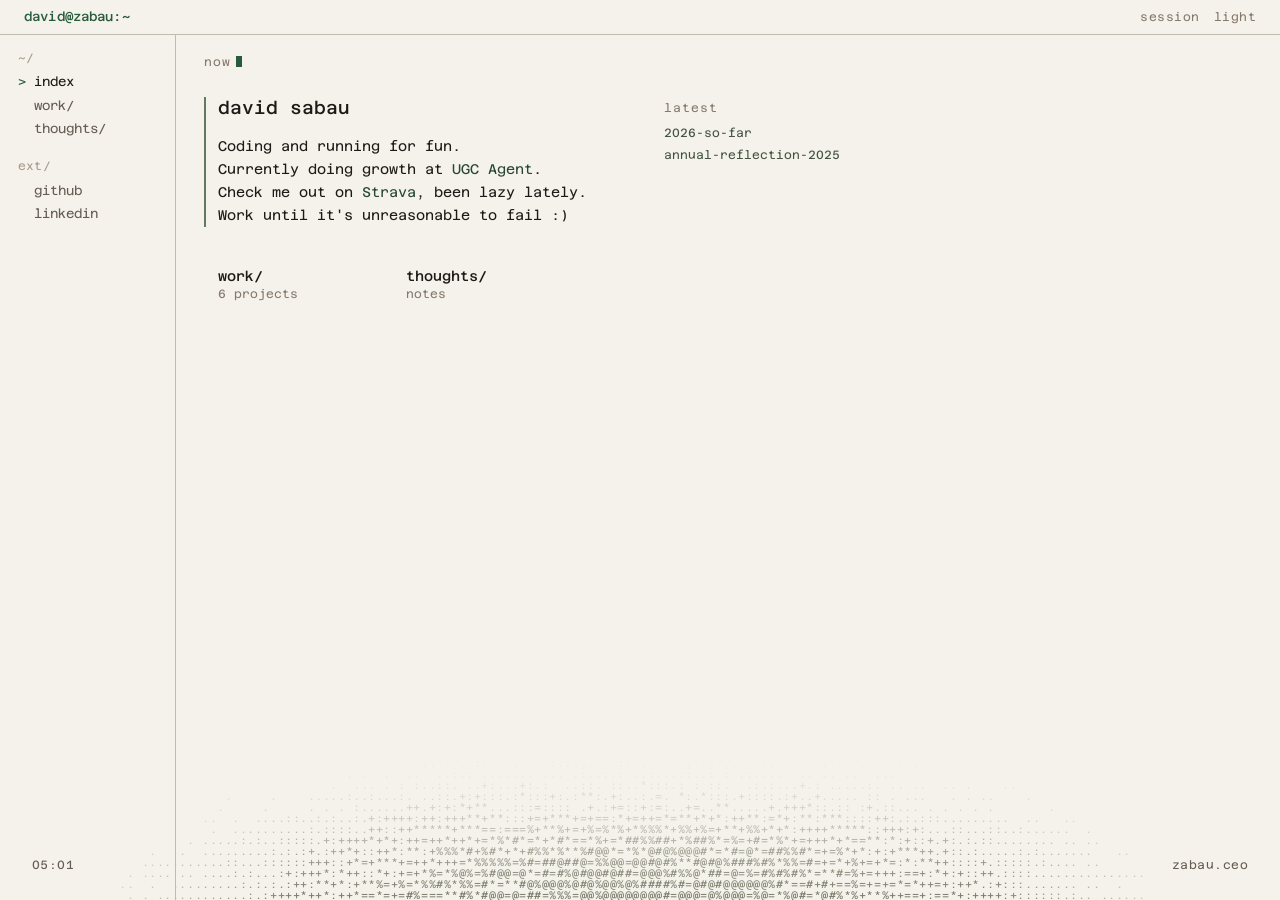
==== index.html @ 21ed80f1 "Replace the mobile breathe with a quiet character glitch. Co-authored-by: Cursor <cursoragent@cursor" ====
<!DOCTYPE html>
<html lang="en">
  <head>
    <meta charset="UTF-8" />
    <meta name="viewport" content="width=device-width, initial-scale=1.0, viewport-fit=cover" />
    <title>David Sabau</title>
    <link rel="icon" type="image/svg+xml" href="./favicon.svg" />
    <meta
      name="description"
      content="Personal website of David Sabau, featuring practical AI products, selected work, and thoughts."
    />
    <script>
      window.va =
        window.va ||
        function () {
          (window.vaq = window.vaq || []).push(arguments);
        };
    </script>
    <script defer src="/_vercel/insights/script.js"></script>
    <meta property="og:type" content="website" />
    <meta property="og:url" content="https://zabau.ceo/" />
    <meta property="og:title" content="David Sabau" />
    <meta
      property="og:description"
      content="Personal website of David Sabau, featuring practical AI products, selected work, and thoughts."
    />
    <meta property="og:image" content="https://zabau.ceo/images/preview.png" />
    <meta property="og:image:alt" content="Preview of David Sabau's personal website" />
    <meta property="og:image:type" content="image/png" />
    <meta property="og:image:width" content="1200" />
    <meta property="og:image:height" content="630" />
    <meta name="twitter:card" content="summary_large_image" />
    <meta name="twitter:title" content="David Sabau" />
    <meta
      name="twitter:description"
      content="Personal website of David Sabau, featuring practical AI products, selected work, and thoughts."
    />
    <meta name="twitter:image" content="https://zabau.ceo/images/preview.png" />
    <meta name="twitter:image:alt" content="Preview of David Sabau's personal website" />
    <script>
      (() => {
        const storedTheme = (() => {
          try {
            return localStorage.getItem("theme");
          } catch {
            return null;
          }
        })();
        const prefersLight = window.matchMedia("(prefers-color-scheme: light)").matches;
        const theme = storedTheme || (prefersLight ? "light" : "dark");
        document.documentElement.dataset.theme = theme;
      })();
    </script>
    <link rel="preconnect" href="https://fonts.googleapis.com" />
    <link rel="preconnect" href="https://fonts.gstatic.com" crossorigin />
    <link
      href="https://fonts.googleapis.com/css2?family=Azeret+Mono:ital,wght@0,400;0,500;0,700;1,400&display=swap"
      rel="stylesheet"
    />
    <link rel="stylesheet" href="./styles.css" />
  </head>
  <body class="home-page">
    <div class="tty site-root home-root" id="home">
      <header class="tty-bar">
        <a class="tty-bar__id" href="./index.html" aria-label="David Sabau home">
          <span class="tty-bar__full">david@zabau</span><span class="tty-bar__prompt">:~</span>
          <span class="tty-bar__short">zabau</span>
        </a>
        <nav class="tty-bar__nav" aria-label="Pages">
          <a href="./projects.html">work/</a>
          <a href="./thoughts.html">thoughts/</a>
        </nav>
        <div class="tty-bar__meta">
          <span class="tty-bar__session">session</span>
          <button class="theme-toggle" type="button" aria-label="Switch to light mode" data-theme-toggle>
            <span class="theme-toggle__mode theme-toggle__mode--dark">dark</span>
            <span class="theme-toggle__mode theme-toggle__mode--light">light</span>
          </button>
        </div>
      </header>
      <div class="tty-split">
        <nav class="tty-tree" aria-label="Files">
          <p class="tty-tree__label">~/</p>
          <a href="./index.html" class="is-current" aria-current="page">index</a>
          <a href="./projects.html">work/</a>
          <a href="./thoughts.html">thoughts/</a>
          <p class="tty-tree__label">ext/</p>
          <a href="https://github.com/Zabau11" rel="noopener" target="_blank">github</a>
          <a href="https://www.linkedin.com/in/david-sabau-256834401/" rel="noopener" target="_blank">linkedin</a>
        </nav>
        <main class="tty-buffer">
          <article class="index-card tty-pane">
            <header class="tty-pane__head">
              <p class="tty-pane__id">now<span class="tty-caret" aria-hidden="true"></span></p>
            </header>
            <div class="tty-pane__grid">
              <div class="tty-pane__main">
                <h1>david sabau</h1>
                <div class="tty-now">
                  <p>Coding and running for fun.</p>
                  <p>
                    Currently doing growth at
                    <a href="https://ugcagent.app/" rel="noopener" target="_blank">UGC Agent</a>.
                  </p>
                  <p>
                    Check me out on
                    <a href="https://strava.app.link/lq7HWtzQm5b" rel="noopener" target="_blank">Strava</a>, been lazy
                    lately.
                  </p>
                  <p>Work until it's unreasonable to fail :)</p>
                </div>
              </div>
              <aside class="tty-pane__log" aria-label="Latest thoughts">
                <p class="tty-pane__id">latest</p>
                <a href="./2026.html">2026-so-far</a>
                <a href="./2025.html">annual-reflection-2025</a>
              </aside>
            </div>
            <nav class="tty-keys" aria-label="Open">
              <a href="./projects.html">
                <strong>work/</strong>
                <span>6 projects</span>
              </a>
              <a href="./thoughts.html">
                <strong>thoughts/</strong>
                <span>notes</span>
              </a>
            </nav>
          </article>
        </main>
          <div class="code-drop" aria-hidden="true"><pre class="code-drop__glyphs">                                                                                                                                                                                
                                                                              .         .                .                                                                      
                                                                         ..           .   . .   . .   .                                                                         
                                                        .              .   . .    ..  . .  .....     .     .   .                                                                
                                                           .. . ..:.   ..  .:.:... ..:. . ... . .:....  ..  . ... .  .    . .    .                                              
                                                 . .  .  ..  ..:.: ....... ... .:..:.: ..:...::..: : .:....  .. .. ..  ...                                                      
                                               .  ... . : :..::. ..+:...+:.:  ..::. ::..*:::.: : ::.  .:.:...+.: .....:. .. ..  .. .    ..                                      
                                 .     .    .....:..:...:. ..::.+:+:::.:*:::+:.:**:.+:..:.=. *:.*:::.+::::.:+..+..... :: . ...   . . ..    .                                    
                                .     .     . . . :......++.+:+:*+**...:::=:::: .+.:+=::+:=:..+=..**.....+.+++*::.:: :+.::... . . . . .       .                                 
                              ..  .  ....::..:.:..:.+:++++:++:+++**+**:::+=+***+=+==:*+=++=*=**+*+*:++**:=*+:**:***::::++:.:.:::.........  ..   ..                              
                               .  ..........:.::::..++::++*****+***==:===%+**%+=+%=%*%+*%%%*+%%+%=+**+%%+*+*:++++*****::+++:+:...::...::..:......  .                            
                            . .....:.:..:::::.+:++++*+*+:++=++*++*+=*%*#*=*+*#*==*%+=*##%%##+*%##%*=%=+#=*%*+=+++*+*==**:*:+::+.+:.:.::........ .. ..                           
                       .   .  .........:.:.:+.:++*+::++*:**:+%%%*#+%#*+*+#%%*%**%#@@*=*%*@#@%@@@#*=*#=@*=##%%#*=+=%*+*:+:+***++.+::.:.....:.:.......   ..                       
                      ...........::...::::::+++::+*=+***+=++*+++=*%%%%%=%#=##@##@=%%@@=@@#@#%**#@#@%###%#%*%%=#=+=*+%+=+*=:*:**++::::+.:::::.:.... ..                           
                    . .... .. ....:.:...:+:+++*:*++::*+:+=+*%=*%@%=%#@@=@*=#=#%@#@@#@##=@@@%#%%@*##=@=%=#%#%#%*=**#=%+=+++:==+:*+:+::++.::::...............                     
                   ..  .  .........:.:.:.:++:**+*:+**%=+%=*%%#%*%%=#*=**#@%@@@%@#@%@@%@%####%#=@#@#@@@@@@%#*==#+#+==%=+=+=*=*++=+:++*.:+:::....... ..  .                        
                    . . ............:.:++++*++*:++*==*=+=#%===**#%*#@@=@=##=%%%=@@%@@@@@@@@#=@@@=@%@@@=%@=*%@#=*@#%*%+**%++==+:==*+:++++:+::::::.:.. ......                     
                     .............::++:::.:*::=+**=+*=+%*%++*#@@%*@#@@#===#%@=@==@%@@@#%@#@@=@#@@%@=@==##=#%@*@%*=%*#*=+*%++**++*::+*++::::::........ ..                        </pre></div>
      </div>
      <footer class="tty-status">
        <span class="tabular" data-status-clock aria-label="Local time"></span>
        <span>zabau.ceo</span>
      </footer>
    </div>
    <script src="./script.js"></script>
  </body>
</html>
---- styles.css ----
@font-face {
  font-family: Inter;
  font-display: block;
  src: url("https://paco.me/fonts/inter-subset.woff2") format("woff2");
  font-weight: 100 900;
}

@font-face {
  font-family: Newsreader;
  font-display: block;
  src: url("https://paco.me/fonts/newsreader-subset-0.woff2") format("woff2");
  font-weight: 400;
  font-style: italic;
}

@font-face {
  font-family: Sohne;
  font-display: block;
  src: url("https://paco.me/fonts/sohne-subset-0.woff2") format("woff2");
  font-weight: 400;
}

:root {
  color-scheme: dark;

  --font-fallback: ui-monospace, "SF Mono", Menlo, Monaco, "Cascadia Mono", "Courier New", monospace;
  --font-typewriter: "Azeret Mono", var(--font-fallback);
  --font-mono: var(--font-typewriter);
  --font-display: var(--font-typewriter);
  --font-ui: var(--font-typewriter);
  --font-sans: var(--font-typewriter);
  --font-serif: var(--font-typewriter);

  --page-width: 1120px;
  --content-width: 688px;
  --index-width: 520px;
  --page-top: 84px;
  --footer-height: 48px;

  --body-margin-left: max(24px, env(safe-area-inset-left));
  --body-margin-right: max(24px, env(safe-area-inset-right));

  --gap-s: 4px;
  --gap: 8px;
  --gap-2x: 16px;
  --gap-3x: 24px;
  --gap-4x: 32px;
  --gap-6x: 48px;
  --gap-8x: 64px;

  --leading-xxl: 54px;
  --leading-xl: 40px;
  --leading-l: 32px;
  --leading: 28px;
  --leading-s: 20px;
  --leading-xs: 18px;

  --text-2xl: 30px;
  --text-xl: 24px;
  --text-l: 20px;
  --text: 16px;
  --text-s: 14px;
  --text-xs: 12px;

  --type: var(--text) / var(--leading) var(--font-sans);
  --type-s: var(--text-s) / var(--leading-s) var(--font-sans);
  --type-heading: 700 var(--text) / var(--leading) var(--font-display);
  --type-italic: 400 italic calc(1em + 1px) / normal var(--font-mono);

  --radius-l: 0;
  --radius: 0;
  --radius-s: 0;

  --transition-fast: 0.1s;
  --transition-med: 0.16s;
  --transition-xx: 0.24s;
  --ease-out-strong: cubic-bezier(0.23, 1, 0.32, 1);

  --white: #f1eee8;
  --black: #11100f;

  --gray1: #11100f;
  --gray2: #171615;
  --gray3: #1e1c1a;
  --gray4: #262320;
  --gray5: #302c28;
  --gray6: #3c3732;
  --gray7: #504a43;
  --gray8: #6b635a;
  --gray9: #90867b;
  --gray10: #aaa095;
  --gray11: #cec6bb;
  --gray12: #f1eee8;

  --grayA1: #ffffff00;
  --grayA2: #ffffff07;
  --grayA3: #ffffff0e;
  --grayA4: #ffffff14;
  --grayA5: #ffffff1a;
  --grayA6: #ffffff21;
  --grayA7: #ffffff2c;
  --grayA8: #ffffff3f;
  --grayA9: #ffffff62;
  --grayA10: #ffffff72;
  --grayA11: #ffffff97;
  --grayA12: #ffffffeb;

  --accent-surface: #172018;
  --accent-surface-strong: #203024;
  --accent-border: #4f8d67;
  --accent-text: #9bd3ae;
  --accent-strong: #c4ebce;
  --accent-strong-text: #0f160f;
  --sand-surface: #1b1916;
  --sand-text: #9b9186;
  --clay-text: #9b9186;
  --focus-ring: #78b98c59;

  --selection: #4f8d6766;
  --bg: #11100f;
  --fg: #f1eee8;
  --text-color: #cec6bb;
  --alpha: #11100fe6;
  --page-blur-strength: 3px;
  --page-blur-overlay: rgb(17 16 15 / 0.46);
  --dev-blue: #aebfd1;
  --dev-green: #9bd3ae;

  --mono1: var(--gray1);
  --mono2: var(--gray2);
  --mono3: var(--gray3);
  --mono4: var(--gray4);
  --mono5: var(--gray5);
  --mono6: var(--gray6);
  --mono7: var(--gray7);
  --mono8: var(--gray8);
  --mono9: var(--gray9);
  --mono10: var(--gray10);
  --mono11: var(--gray11);
  --mono12: var(--gray12);
}

:root[data-theme="light"] {
  color-scheme: light;

  --white: #1d1b18;
  --black: #f5f2ec;

  --gray1: #f5f2ec;
  --gray2: #eeeae2;
  --gray3: #e5dfd5;
  --gray4: #dad2c6;
  --gray5: #cec4b6;
  --gray6: #beb2a2;
  --gray7: #a99b8b;
  --gray8: #86796b;
  --gray9: #665c52;
  --gray10: #554c43;
  --gray11: #3c3630;
  --gray12: #1d1b18;

  --accent-surface: #e5eee4;
  --accent-surface-strong: #d4e4d3;
  --accent-border: #3d7652;
  --accent-text: #285b3b;
  --accent-strong: #1e4e31;
  --accent-strong-text: #f6f3ed;
  --sand-surface: #ece7dd;
  --sand-text: #554c43;
  --clay-text: #554c43;
  --focus-ring: #3d76524d;

  --selection: #8fbd9c66;
  --bg: #f5f2ec;
  --fg: #1d1b18;
  --text-color: #3c3630;
  --alpha: #f5f2ece6;
  --page-blur-overlay: rgb(245 242 236 / 0.62);
  --dev-blue: #4c6376;
  --dev-green: #285b3b;
}

* {
  box-sizing: border-box;
}

*::before,
*::after {
  box-sizing: border-box;
}

::selection {
  background: var(--selection);
  text-shadow: none;
}

html {
  font-size: 16px;
  height: 100%;
  line-height: 1.15;
  -webkit-text-size-adjust: 100%;
  background: var(--bg);
  overflow: hidden;
}

body {
  margin: 0;
  height: 100%;
  background: var(--bg);
  color: var(--fg);
  font-family: var(--font-sans);
  font-kerning: normal;
  font-synthesis: none;
  text-rendering: optimizeLegibility;
  -webkit-font-smoothing: antialiased;
  -moz-osx-font-smoothing: grayscale;
  touch-action: manipulation;
  overflow: hidden;
}

a {
  color: inherit;
}

.logo-button {
  position: fixed;
  top: calc(env(safe-area-inset-top) + 20px);
  left: 50%;
  z-index: 3;
  transform: translateX(-50%);
  display: inline-flex;
  align-items: center;
  justify-content: center;
  border: 1px solid color-mix(in oklab, var(--mono6) 84%, var(--accent-border));
  border-radius: 0;
  padding: 6px 12px;
  background: var(--bg);
  color: color-mix(in oklab, var(--mono11) 82%, var(--accent-text));
  text-decoration: none;
  white-space: nowrap;
  font: 500 var(--text-s) / 1.3 var(--font-ui);
  letter-spacing: 0.02em;
  max-width: calc(100vw - (var(--body-margin-left) + var(--body-margin-right)));
  transition:
    transform var(--transition-med) var(--ease-out-strong),
    color var(--transition-xx) ease,
    border-color var(--transition-xx) ease,
    background-color var(--transition-xx) ease;
}

.logo-button:focus-visible {
  outline: 2px solid var(--accent-border);
  outline-offset: 3px;
}

.logo-button:active {
  transform: translateX(-50%) scale(0.97);
}

.logo-button__text {
  display: inline-block;
  min-height: 1em;
  border-right: 1px solid transparent;
  max-width: 100%;
  overflow: hidden;
  text-overflow: ellipsis;
  white-space: nowrap;
}

.logo-button__text.is-typing {
  border-right-color: currentColor;
  animation: logo-caret 1.25s steps(1, end) infinite;
}

.tty,
.site-root {
  position: fixed;
  inset: 0;
  z-index: 1;
  display: flex;
  flex-direction: column;
  width: auto;
  height: auto;
  margin: 0;
  padding: 0;
  border: 0;
  overflow: hidden;
  background: var(--bg);
}

.tty-bar {
  display: flex;
  align-items: center;
  justify-content: space-between;
  gap: 16px;
  flex: none;
  padding: 9px 24px;
  border-bottom: 1px solid color-mix(in oklab, var(--mono5) 90%, var(--accent-border));
  background: var(--bg);
  z-index: 4;
}


.tty-bar__id {
  color: color-mix(in oklab, var(--mono12) 92%, var(--fg));
  font: 500 13px / 1.2 var(--font-ui);
  letter-spacing: 0.01em;
  text-decoration: none;
  white-space: nowrap;
}

.tty-bar__short {
  display: none;
}

.tty-bar__nav {
  display: none;
}

.tty-bar__id span {
  color: var(--accent-text);
}

.tty-bar__meta {
  display: flex;
  align-items: center;
  gap: 14px;
  color: var(--mono8);
  font: 400 12px / 1.2 var(--font-ui);
  letter-spacing: 0.04em;
}

.tty-split {
  position: relative;
  display: grid;
  grid-template-columns: 176px minmax(0, 1fr);
  grid-template-rows: minmax(0, 1fr);
  flex: 1;
  min-height: 0;
  overflow: hidden;
}

.tty-tree {
  position: relative;
  z-index: 1;
  display: flex;
  flex-direction: column;
  gap: 0;
  min-height: 0;
  padding: 14px 10px 20px;
  overflow: auto;
  border-right: 1px solid color-mix(in oklab, var(--mono5) 90%, var(--accent-border));
  font: 400 13px / 1.65 var(--font-ui);
}

.tty-tree__label {
  margin: 16px 0 2px;
  padding: 0 8px;
  color: var(--mono7);
  font-size: 12px;
  letter-spacing: 0.02em;
  text-transform: none;
}

.tty-tree__label:first-child {
  margin-top: 0;
}

.tty-tree a {
  display: block;
  padding: 1px 8px;
  color: var(--mono9);
  text-decoration: none;
  white-space: nowrap;
  transition: color var(--transition-xx) ease;
}

.tty-tree a::before {
  content: "  ";
  white-space: pre;
  color: var(--accent-text);
}

.tty-tree a.is-current {
  color: var(--fg);
  background: none;
}

.tty-tree a.is-current::before {
  content: "> ";
}

.tty-buffer {
  position: relative;
  z-index: 1;
  min-width: 0;
  min-height: 0;
  padding: 20px 28px 88px;
  overflow: auto;
}

footer.tty-status,
.tty-status {
  position: absolute;
  left: 0;
  right: 0;
  bottom: 0;
  z-index: 3;
  display: flex;
  align-items: flex-end;
  justify-content: space-between;
  gap: 16px;
  width: auto;
  height: auto;
  min-height: 0;
  margin: 0;
  padding: 0 32px calc(28px + env(safe-area-inset-bottom));
  border: 0;
  background: none;
  color: var(--mono9);
  font: 400 12px / 1.2 var(--font-ui);
  letter-spacing: 0.04em;
}

.tty-status span {
  flex: none;
  white-space: nowrap;
  text-shadow:
    0 0 10px var(--bg),
    0 0 6px var(--bg);
}

.code-drop {
  position: absolute;
  left: 50%;
  bottom: 0;
  z-index: 0;
  width: max-content;
  margin: 0;
  padding: 0;
  overflow: hidden;
  transform: translate(-50%, 6%);
  pointer-events: none;
  user-select: none;
  font: 11px / 1 var(--font-mono);
  letter-spacing: 0.05em;
  color: color-mix(in oklab, var(--mono8) 62%, var(--accent-text));
  white-space: pre;
  -webkit-mask-image:
    linear-gradient(
      to top,
      #fff 0%,
      rgba(255, 255, 255, 0.72) 22%,
      rgba(255, 255, 255, 0.28) 48%,
      rgba(255, 255, 255, 0.06) 70%,
      rgba(255, 255, 255, 0) 88%
    ),
    linear-gradient(
      to right,
      rgba(255, 255, 255, 0) 0%,
      rgba(255, 255, 255, 0.25) 10%,
      #fff 24%,
      #fff 76%,
      rgba(255, 255, 255, 0.25) 90%,
      rgba(255, 255, 255, 0) 100%
    );
  -webkit-mask-size: 100% 100%;
  -webkit-mask-repeat: no-repeat;
  -webkit-mask-composite: source-in;
  mask-image:
    linear-gradient(
      to top,
      #fff 0%,
      rgba(255, 255, 255, 0.72) 22%,
      rgba(255, 255, 255, 0.28) 48%,
      rgba(255, 255, 255, 0.06) 70%,
      rgba(255, 255, 255, 0) 88%
    ),
    linear-gradient(
      to right,
      rgba(255, 255, 255, 0) 0%,
      rgba(255, 255, 255, 0.25) 10%,
      #fff 24%,
      #fff 76%,
      rgba(255, 255, 255, 0.25) 90%,
      rgba(255, 255, 255, 0) 100%
    );
  mask-size: 100% 100%;
  mask-repeat: no-repeat;
  mask-composite: intersect;
}

:root[data-theme="light"] .code-drop {
  color: color-mix(in oklab, var(--mono8) 70%, var(--accent-text));
}

.code-drop__glyphs {
  display: block;
  margin: 0;
  padding: 0;
  border: 0;
  background: none;
  color: inherit;
  font: inherit;
  letter-spacing: inherit;
  white-space: pre;
}

@media (prefers-reduced-motion: no-preference) {
  .code-drop__glyphs {
    animation: code-glitch 9s linear infinite;
  }
}

@media (max-width: 640px) {
  .code-drop {
    font-size: 9px;
    transform: translate(-50%, 10%);
  }
}

.tty-bar a,
.theme-toggle {
  color: inherit;
  text-decoration: none;
  transition:
    color var(--transition-xx) ease,
    background-color var(--transition-xx) ease;
}

.theme-toggle {
  appearance: none;
  border: 0;
  border-radius: 0;
  padding: 0;
  background: none;
  font: inherit;
  letter-spacing: inherit;
  text-align: right;
  cursor: pointer;
  display: inline-flex;
  align-items: center;
  justify-content: center;
  justify-self: end;
  width: auto;
  height: auto;
  position: relative;
  transition:
    color var(--transition-xx) ease,
    transform var(--transition-med) var(--ease-out-strong);
}

.theme-toggle:active {
  transform: scale(0.97);
}

.theme-toggle__mode {
  display: none;
}

:root[data-theme="dark"] .theme-toggle__mode--dark,
:root[data-theme="light"] .theme-toggle__mode--light {
  display: inline;
}

.theme-toggle__icon,
.home-nav__icon {
  display: none;
}

.site-mark:focus-visible,
.tty-bar a:focus-visible,
.tty-tree a:focus-visible,
.theme-toggle:focus-visible {
  outline: none;
  color: color-mix(in oklab, var(--mono12) 94%, var(--fg));
  text-decoration: underline;
  text-underline-offset: 3px;
}

main.tty-buffer {
  min-height: 0;
  max-width: none;
  margin: 0;
  padding: 20px 28px 88px;
}

.index-card,
.listing-card {
  position: relative;
  z-index: 1;
  width: min(64ch, 100%);
  margin-left: 0;
  color: color-mix(in oklab, var(--mono12) 86%, var(--fg));
}

.listing-back {
  display: inline-flex;
  margin-bottom: 18px;
  color: var(--dev-blue);
  font: 500 var(--text-s) / 1.2 var(--font-ui);
  text-decoration: none;
  transition:
    color var(--transition-xx) ease,
    transform var(--transition-med) var(--ease-out-strong);
}

.listing-back:focus-visible {
  outline: none;
  color: color-mix(in oklab, var(--mono12) 94%, var(--fg));
  text-decoration: underline;
  text-underline-offset: 3px;
}

.tty-cmd {
  margin: 1.35em 0 0.15em;
  color: var(--mono9);
  font: 400 14px / 1.55 var(--font-ui);
  letter-spacing: 0;
}

.tty-cmd:first-child,
.tty-comment:first-child {
  margin-top: 0;
}

.tty-cmd::before {
  content: "$ ";
  color: var(--accent-text);
}

.tty-cmd--live {
  margin-top: 1.6em;
}

.tty-cmd--live::after {
  content: "█";
  margin-left: 0.15em;
  color: var(--accent-text);
  animation: term-caret 1.1s steps(1, end) infinite;
}

.tty-comment {
  margin: 0 0 1.35em;
  color: var(--mono8);
  font: 400 14px / 1.55 var(--font-ui);
}

h1.tty-comment {
  font: 400 14px / 1.55 var(--font-ui);
}

.tty-out {
  max-width: 68ch;
  margin: 0;
  color: color-mix(in oklab, var(--mono12) 92%, var(--fg));
  font: 400 14px / 1.55 var(--font-display);
  letter-spacing: 0;
}

.tty-now {
  display: grid;
  gap: 0;
  margin: 0;
  max-width: 46ch;
  color: color-mix(in oklab, var(--mono12) 88%, var(--fg));
  font: 400 14px / 1.65 var(--font-ui);
}

.tty-now p {
  margin: 0;
}

.tty-now a {
  color: color-mix(in oklab, var(--accent-text) 70%, var(--mono12));
  text-decoration: none;
  text-underline-offset: 3px;
  transition: color 160ms var(--ease-out-strong);
}

.tty-now a:active,
.tty-now a:focus-visible {
  color: color-mix(in oklab, var(--accent-text) 90%, var(--fg));
}

.tty-now a:focus-visible {
  outline: none;
  text-decoration: underline;
}

.tty-pane__head {
  margin: 0 0 28px;
}

.tty-pane__id {
  margin: 0;
  color: var(--mono8);
  font: 400 12px / 1.2 var(--font-ui);
  letter-spacing: 0.08em;
}

.tty-caret {
  display: inline-block;
  width: 0.55em;
  height: 0.9em;
  margin-left: 0.4em;
  background: var(--accent-text);
  vertical-align: -0.08em;
  animation: term-caret 1.1s steps(1, end) infinite;
}

.tty-pane__grid {
  display: grid;
  grid-template-columns: minmax(0, 1fr) minmax(14ch, 18ch);
  gap: 12px 40px;
  align-items: start;
}

.tty-pane__main {
  padding-left: 14px;
  box-shadow: inset 2px 0 0 color-mix(in oklab, var(--accent-text) 62%, var(--mono6));
}

.tty-pane__main h1 {
  margin: 0 0 16px;
  color: var(--fg);
  font: 500 18px / 1.2 var(--font-display);
  letter-spacing: 0;
}

.tty-pane__log {
  display: grid;
  gap: 4px;
  padding-top: 4px;
  justify-items: start;
}

.tty-pane__log .tty-pane__id {
  margin-bottom: 6px;
}

.tty-pane__log a {
  color: color-mix(in oklab, var(--accent-text) 52%, var(--mono10));
  font: 400 12px / 1.45 var(--font-ui);
  text-decoration: none;
  text-underline-offset: 3px;
  transition: color 160ms var(--ease-out-strong);
}

.tty-pane__log a:focus-visible {
  outline: none;
  color: color-mix(in oklab, var(--accent-text) 86%, var(--fg));
  text-decoration: underline;
}

.tty-keys {
  display: grid;
  grid-template-columns: repeat(2, minmax(0, 16ch));
  gap: 8px 28px;
  margin-top: 40px;
  padding-left: 14px;
}

.tty-keys a {
  display: grid;
  gap: 2px;
  color: inherit;
  text-decoration: none;
}

.tty-keys strong {
  color: color-mix(in oklab, var(--mono12) 92%, var(--fg));
  font: 500 14px / 1.3 var(--font-display);
  text-underline-offset: 3px;
  transition: color 160ms var(--ease-out-strong);
}

.tty-keys span {
  color: var(--mono8);
  font: 400 12px / 1.3 var(--font-ui);
  transition: color 160ms var(--ease-out-strong);
}

.tty-keys a:focus-visible {
  outline: none;
}

.tty-keys a:focus-visible strong {
  color: color-mix(in oklab, var(--accent-text) 86%, var(--fg));
  text-decoration: underline;
}

.tty-keys a:focus-visible span {
  color: var(--mono10);
}

@media (prefers-reduced-motion: reduce) {
  .tty-cmd--live::after,
  .tty-caret {
    animation: none;
    opacity: 0.7;
  }
}

.index-copy,
.index-about {
  max-width: 68ch;
  margin: 0;
  font: 400 14px / 1.55 var(--font-sans);
}

.index-about {
  display: grid;
  gap: 0;
}

.index-about p {
  margin: 0;
  color: color-mix(in oklab, var(--mono12) 92%, var(--fg));
}

.index-feature-link {
  position: relative;
  display: inline-block;
  color: color-mix(in oklab, var(--accent-text) 66%, var(--mono12));
  text-decoration: none;
  transition:
    color var(--transition-xx) var(--ease-out-strong),
    transform var(--transition-med) var(--ease-out-strong);
}

.index-feature-link::after {
  content: "";
  position: absolute;
  right: 0;
  bottom: 0.08em;
  left: 0;
  height: 1px;
  background: currentColor;
  opacity: 0;
  transform: translateY(3px);
  pointer-events: none;
  transition:
    opacity var(--transition-med) var(--ease-out-strong),
    transform var(--transition-xx) var(--ease-out-strong);
}

.index-feature-link:focus-visible {
  color: color-mix(in oklab, var(--accent-text) 90%, var(--fg));
  outline: none;
}

.index-feature-link:focus-visible::after {
  opacity: 1;
  transform: translateY(0);
}

.index-feature-link:active {
  transform: scale(0.98);
}

.muted {
  color: var(--mono9);
}

.index-menu {
  display: grid;
  width: min(560px, 100%);
  margin-top: 0;
  border-top: 0;
}

.index-menu a {
  display: grid;
  grid-template-columns: 3ch 12ch minmax(0, 1fr);
  gap: 12px;
  align-items: baseline;
  min-height: 0;
  padding: 1px 0;
  border-bottom: 0;
  color: inherit;
  text-decoration: none;
  transition: color var(--transition-xx) ease;
  font: 400 14px / 1.55 var(--font-ui);
}

.index-menu span,
.index-menu em {
  color: var(--mono9);
  font: 400 14px / 1.55 var(--font-ui);
}

.index-menu strong {
  color: color-mix(in oklab, var(--mono12) 92%, var(--fg));
  font: 500 14px / 1.55 var(--font-display);
}

.index-menu em {
  font-style: normal;
}

.index-menu em::before {
  content: "# ";
  color: var(--mono8);
}

.index-notes {
  display: grid;
  gap: 0;
  margin-top: 0;
  color: var(--mono9);
  font: 400 14px / 1.55 var(--font-ui);
}

.index-notes__label {
  display: block;
  margin-bottom: 4px;
  color: var(--mono8);
}

.index-notes a {
  display: block;
  color: color-mix(in oklab, var(--dev-green) 58%, var(--mono11));
  text-decoration: none;
}

.index-notes a::before {
  content: "- ";
  color: var(--mono7);
}

.elsewhere-links {
  display: inline-flex;
  flex-wrap: wrap;
  align-items: center;
  gap: 8px;
  margin-top: 18px;
}

.icon-text-link {
  display: inline-flex;
  align-items: center;
  gap: 0;
  border: 0;
  border-radius: 0;
  background: none;
  padding: 0;
  color: color-mix(in oklab, var(--mono12) 84%, var(--dev-green));
  font: var(--type-s);
  text-decoration: none;
  text-transform: lowercase;
  transition: color var(--transition-xx) ease;
}

.icon-text-link::before {
  content: "-> ";
  color: var(--mono8);
}

.icon-text-link svg {
  display: none;
}

.icon-text-link {
  overflow-wrap: anywhere;
}

.blur {
  --h: min(96px, var(--page-top));
  --direction: to bottom;

  width: calc(100% + var(--body-margin-left) + var(--body-margin-right));
  margin-left: calc(-1 * var(--body-margin-left));
  height: var(--h);
  opacity: 0.58;
  pointer-events: none;
  user-select: none;
  background: rgb(17 16 15 / 0.02);
  backdrop-filter: blur(var(--page-blur-strength)) saturate(1.02);
  -webkit-backdrop-filter: blur(var(--page-blur-strength)) saturate(1.02);
  mask-image: linear-gradient(var(--direction), black 25%, transparent);
  -webkit-mask-image: linear-gradient(var(--direction), black 25%, transparent);
  position: sticky;
  top: 0;
  z-index: 1;
  margin-bottom: calc(-1 * var(--h));
  will-change: backdrop-filter;
  transform: translateZ(0);
  -webkit-transform: translateZ(0);
  backface-visibility: hidden;
  transition: opacity var(--transition-xx) ease;
}

.blur::after {
  content: "";
  position: absolute;
  inset: 0;
  background: linear-gradient(var(--direction), var(--page-blur-overlay) 0%, transparent 72%);
}

.blur--bottom {
  --direction: to top;

  position: fixed;
  top: auto;
  bottom: 0;
  left: 0;
  width: 100%;
  margin-left: 0;
  margin-bottom: 0;
}

.is-at-top .blur:not(.blur--bottom),
.is-at-bottom .blur--bottom {
  opacity: 0;
}

@supports not ((backdrop-filter: blur(1px)) or (-webkit-backdrop-filter: blur(1px))) {
  .blur {
    background: linear-gradient(var(--direction), var(--page-blur-overlay) 0%, transparent 72%);
  }

  .blur::after {
    background: none;
  }
}

main {
  min-height: calc(100vh - var(--footer-height));
  min-height: calc(100svh - var(--footer-height));
  padding: var(--page-top) 0 32px;
  max-width: var(--page-width);
  margin: 0 auto;
  position: relative;
}

.site-root:has(.logo-button) main {
  display: grid;
  align-items: center;
}

.main-grid {
  display: grid;
  grid-template-columns: 192px var(--content-width) 192px;
  column-gap: 24px;
  align-items: baseline;
}

.main-grid > * {
  grid-column: 2;
  min-width: 0;
}

.prose {
  width: 100%;
  max-width: var(--content-width);
  color: var(--text-color);
  position: relative;
}

.prose h1,
.prose h2,
.prose p,
.prose li {
  font-feature-settings: "kern", "frac", "ss02";
  font-size: var(--text);
  line-height: var(--leading);
  margin: 0;
}

.prose h1,
.prose h2 {
  font: var(--type-heading);
  font-feature-settings: "kern", "calt", "case";
}

.prose h1 {
  color: color-mix(in oklab, var(--fg) 88%, var(--mono10));
}

.intro-title {
  display: flex;
  flex-wrap: wrap;
  gap: 0.34em;
  margin-bottom: 8px;
}

.intro h1.title-scroll-trigger {
  cursor: pointer;
  width: fit-content;
}

.intro h1.title-scroll-trigger:focus-visible {
  outline: 2px solid var(--accent-border);
  outline-offset: 4px;
  border-radius: 0;
}

.intro-title__word {
  display: inline-block;
  will-change: transform, opacity;
}

.prose h2 {
  color: color-mix(in oklab, var(--mono12) 94%, var(--fg));
  margin-top: 0;
  margin-bottom: 0;
}

.prose em,
.prose i {
  color: color-mix(in oklab, var(--fg) 82%, var(--mono10));
  font: var(--type-italic);
}

.prose p {
  color: color-mix(in oklab, var(--text-color) 92%, var(--mono10));
}

.intro p {
  color: color-mix(in oklab, var(--mono12) 92%, var(--fg));
}

.intro em,
.intro i {
  color: color-mix(in oklab, var(--mono12) 96%, var(--fg));
}

.intro p + p,
section p + p {
  margin-top: 28px;
}

.social-links {
  display: flex;
  align-items: center;
  gap: 10px;
  margin-top: 18px;
}

.social-link {
  display: inline-flex;
  align-items: center;
  justify-content: center;
  width: 34px;
  height: 34px;
  border: 1px solid color-mix(in oklab, var(--mono6) 82%, var(--accent-border));
  border-radius: 0;
  color: color-mix(in oklab, var(--mono11) 88%, var(--accent-text));
  background: color-mix(in oklab, var(--mono1) 86%, var(--sand-surface));
  text-decoration: none;
  transition:
    transform var(--transition-med) var(--ease-out-strong),
    color var(--transition-xx) ease,
    border-color var(--transition-xx) ease,
    background-color var(--transition-xx) ease;
}

.social-link svg {
  width: 16px;
  height: 16px;
  display: block;
}

.social-link:focus-visible {
  outline: 2px solid var(--accent-border);
  outline-offset: 3px;
}

.social-link:active {
  transform: scale(0.96);
}

.prose h2.label {
  color: color-mix(in oklab, var(--mono11) 78%, var(--accent-text));
  font: 500 var(--text-s) / 1.3 var(--font-ui);
  letter-spacing: 0.03em;
  margin: 0 0 var(--gap-2x);
  padding-bottom: var(--gap);
  border-bottom: 1px solid color-mix(in oklab, var(--mono6) 80%, var(--accent-border));
}

.dim {
  color: var(--mono10);
}

.prose p a,
.prose a {
  color: color-mix(in oklab, var(--accent-text) 74%, var(--mono11));
  text-decoration: underline;
  text-decoration-color: color-mix(in oklab, var(--accent-border) 70%, var(--mono8));
  text-underline-offset: 2.5px;
  text-decoration-thickness: 1px;
  transition:
    color var(--transition-xx),
    text-decoration-color var(--transition-xx);
}

.prose p a:hover,
.prose a:hover,
.prose p a:focus-visible,
.prose a:focus-visible {
  color: color-mix(in oklab, var(--accent-text) 72%, var(--fg));
  text-decoration-color: var(--accent-text);
  outline: none;
}

.projects-scroller {
  margin-top: 34px;
  position: relative;
  width: 100%;
  overflow: visible;
}

.projects-scroller::before {
  content: none;
}

.projects-scroller::after {
  content: none;
}

.build-list {
  border-top: 1px solid color-mix(in oklab, var(--mono6) 82%, var(--accent-border));
}

.build-entry {
  display: grid;
  grid-template-columns: minmax(112px, 0.34fr) minmax(0, 1fr);
  align-items: baseline;
  gap: var(--gap-2x);
  padding: 12px 0;
  border-bottom: 1px solid color-mix(in oklab, var(--mono5) 88%, var(--accent-border));
}

.prose h2.build-entry__title {
  display: flex;
  align-items: center;
  gap: 6px;
  color: color-mix(in oklab, var(--mono12) 92%, var(--fg));
  font: var(--type-heading);
  letter-spacing: 0;
  margin: 0;
}

.build-entry .dim {
  margin-top: 0;
}

.build-entry__title a {
  color: color-mix(in oklab, var(--mono12) 92%, var(--fg));
  min-width: 0;
  white-space: normal;
  overflow-wrap: anywhere;
  word-break: break-word;
  transition: color var(--transition-xx) ease;
}

.build-entry__title a:hover,
.build-entry__title a:focus-visible {
  color: var(--accent-text);
  outline: none;
}

.notes-strip {
  display: grid;
  grid-template-columns: minmax(112px, 0.34fr) minmax(0, 1fr);
  align-items: baseline;
  gap: var(--gap-2x);
  margin-top: 24px;
  padding-top: 14px;
  border-top: 1px solid color-mix(in oklab, var(--mono6) 82%, var(--accent-border));
}

.logo-button--static .logo-button__text {
  border-right-color: transparent;
  animation: none;
}

.entry-back-link {
  grid-column: 1;
  align-self: start;
  position: sticky;
  top: var(--page-top);
  z-index: 2;
  white-space: nowrap;
}

.entry-back-link__anchor {
  display: inline-flex;
  align-items: center;
  gap: 8px;
  color: color-mix(in oklab, var(--mono11) 92%, var(--fg));
  text-decoration: none;
  font: var(--type-heading);
  transition:
    color var(--transition-fast) ease,
    transform var(--transition-med) var(--ease-out-strong);
}

.entry-back-link__anchor:focus-visible {
  outline: none;
  text-decoration: underline;
  text-decoration-color: color-mix(in oklab, var(--mono9) 86%, var(--accent-text));
  text-underline-offset: 3px;
}

.entry-back-link__anchor:active {
  transform: scale(0.97);
}

.entry-back-link__icon {
  display: inline-flex;
  align-items: center;
  justify-content: center;
  width: 12px;
  height: 12px;
  color: color-mix(in oklab, var(--mono12) 92%, var(--fg));
  flex-shrink: 0;
  transform: translateY(-1px);
  transition:
    transform var(--transition-med) var(--ease-out-strong),
    color var(--transition-fast) ease;
}

.entry-back-link__icon svg {
  display: block;
  width: 100%;
  height: 100%;
}

.entry-back-link__label em {
  color: color-mix(in oklab, var(--mono12) 90%, var(--fg));
  font: 500 var(--text-s) / 1.2 var(--font-ui);
  font-style: normal;
  letter-spacing: 0.04em;
}

.prose--entry {
  padding-bottom: 40px;
}

.tty-buffer > .tty-cmd + .prose {
  margin-top: 12px;
}

.entry-header {
  margin-bottom: 24px;
}

.entry-date {
  color: var(--mono10);
  font: var(--type-s);
  margin-top: 12px;
}

.entry-body > * + * {
  margin-top: 28px;
}

.entry-body .entry-section {
  margin-top: 64px;
}

.entry-section h2 {
  margin-top: 0;
  margin-bottom: 24px;
}

.prose--writing-index {
  padding-bottom: 40px;
}

.writing-index-header {
  margin-bottom: 30px;
}

.writing-index-header h1 {
  margin-bottom: 0;
}

.writing-list {
  margin-top: 0;
  border-top: 0;
  padding-top: 0;
}

.writing-year-block {
  display: grid;
  grid-template-columns: 92px minmax(0, 1fr);
  column-gap: 36px;
  align-items: start;
  border-top: 1px solid color-mix(in oklab, var(--mono6) 82%, var(--accent-border));
  padding-top: 14px;
}

.writing-year-block + .writing-year-block {
  margin-top: 32px;
}

.prose h2.writing-year-block__year {
  color: color-mix(in oklab, var(--mono10) 88%, var(--accent-text));
  font: 500 var(--text-s) / 1.3 var(--font-ui);
  letter-spacing: 0.03em;
  margin: 0;
  padding-top: 2px;
}

.writing-list__items,
.writing-year-block__list {
  list-style: none;
  margin: 0;
  padding: 0;
  border-bottom: 0;
}

.writing-entry + .writing-entry {
  border-top: 0;
}

.writing-entry {
  transition: color var(--transition-xx) ease;
}

.writing-entry__link {
  display: grid;
  grid-template-columns: 3ch minmax(0, 1fr) auto;
  align-items: baseline;
  gap: 12px;
  min-height: 0;
}

.prose .writing-entry__link,
.writing-entry__link {
  color: color-mix(in oklab, var(--mono12) 92%, var(--fg));
  text-decoration: none;
  padding: 2px 0;
  font: 400 14px / 1.55 var(--font-ui);
  transition: color var(--transition-xx) ease;
}

.writing-entry__meta {
  color: var(--dev-blue);
  font: 400 14px / 1.55 var(--font-ui);
}

.writing-entry__title {
  min-width: 0;
  overflow-wrap: anywhere;
  word-break: break-word;
}

.writing-entry__date {
  color: color-mix(in oklab, var(--mono9) 92%, var(--sand-text));
  font: var(--type-s);
  letter-spacing: 0.02em;
  transition: color var(--transition-xx) ease;
}

.writing-entry--placeholder {
  display: grid;
  grid-template-columns: 3ch minmax(0, 1fr) auto;
  align-items: baseline;
  gap: 12px;
  min-height: 0;
  color: color-mix(in oklab, var(--mono10) 82%, var(--sand-text));
  opacity: 0.86;
  padding: 2px 0;
  font: 400 14px / 1.55 var(--font-ui);
}

.writing-entry--placeholder .writing-entry__title {
  font-style: italic;
}

.prose--work-index {
  padding-bottom: 40px;
}

.work-list {
  display: grid;
  margin-top: 0;
  border-top: 0;
}

.work-entry {
  display: grid;
  grid-template-columns: 3ch 14ch minmax(0, 1fr);
  align-items: baseline;
  gap: 12px;
  min-height: 0;
  padding: 2px 0;
  border-bottom: 0;
  color: inherit;
  text-decoration: none;
  font: 400 14px / 1.55 var(--font-ui);
}

.work-entry__meta {
  color: var(--dev-blue);
  font: 400 14px / 1.55 var(--font-ui);
  transition: color 160ms var(--ease-out-strong);
}

.work-entry__title {
  color: color-mix(in oklab, var(--mono12) 92%, var(--fg));
  font: 500 14px / 1.55 var(--font-display);
  text-underline-offset: 3px;
  transition: color 160ms var(--ease-out-strong);
}

.work-entry__description {
  color: var(--mono10);
  font: 400 14px / 1.55 var(--font-ui);
  transition: color 160ms var(--ease-out-strong);
}

.work-entry:focus-visible {
  outline: none;
}

.work-entry:focus-visible .work-entry__title {
  color: color-mix(in oklab, var(--accent-text) 86%, var(--fg));
  text-decoration: underline;
}

.work-entry:focus-visible .work-entry__description {
  color: var(--mono11);
}

.work-entry:focus-visible .work-entry__meta {
  color: color-mix(in oklab, var(--accent-text) 70%, var(--dev-blue));
}

footer {
  border-top: 1px solid color-mix(in oklab, var(--mono5) 86%, var(--sand-text));
  height: var(--footer-height);
  width: calc(100% + var(--body-margin-right) + var(--body-margin-left));
  left: calc(-1 * var(--body-margin-left));
  background: var(--bg);
  padding: 0 var(--body-margin-left);
  position: relative;
}

footer > div {
  max-width: var(--content-width);
  height: 100%;
  margin: 0 auto;
  display: flex;
  align-items: center;
  white-space: nowrap;
}

footer > div > :first-child {
  margin-right: auto;
}

.small {
  font: var(--type-s);
}

.lowcontrast {
  color: var(--mono9);
}

.tabular {
  font-feature-settings: "tnum" 1;
}

[data-animation-controller="false"] [data-animate] {
  animation: none;
}

[data-animation-controller="false"] .intro-title__word {
  animation: none;
}

[data-animate] {
  --stagger: 0;
  --delay: 0.12s;
  --start: 0s;
}

@media (prefers-reduced-motion: no-preference) {
  [data-animate] {
    animation: enter 0.6s both;
    animation-delay: calc(var(--stagger) * var(--delay) + var(--start));
  }

  .intro-title[data-animate] {
    animation: none;
  }

  .intro-title__word {
    animation: intro-word 2.1s both var(--ease-out-strong);
    animation-delay: calc(var(--word-index) * 0.56s + 0.24s);
  }
}

@media (prefers-reduced-motion: reduce) {
  .index-feature-link,
  .index-feature-link::after {
    transition: none;
  }

  .index-feature-link::after {
    transform: none;
  }

  .index-feature-link:focus-visible,
  .index-feature-link:active {
    transform: none;
  }

  .theme-toggle__icon {
    transition: none;
    transform: none;
  }

  .theme-toggle:active .theme-toggle__icon {
    transform: none;
  }
}

@keyframes enter {
  0% {
    opacity: 0;
    transform: translateY(10px);
  }

  100% {
    opacity: 1;
    transform: none;
  }
}

@keyframes intro-word {
  0% {
    opacity: 0;
    transform: translateY(8px);
  }

  100% {
    opacity: 1;
    transform: none;
  }
}

@keyframes logo-caret {
  0%,
  49% {
    border-right-color: currentColor;
  }

  50%,
  100% {
    border-right-color: transparent;
  }
}

@keyframes term-caret {
  0%,
  45% {
    opacity: 1;
  }

  50%,
  100% {
    opacity: 0;
  }
}

@keyframes code-glitch {
  0%,
  86%,
  100% {
    transform: translate(0, 0);
    text-shadow: none;
  }

  87% {
    transform: translate(-2px, 0);
    text-shadow: -2px 0 #9bd3ae, 2px 0 #6b635a;
  }

  88.5% {
    transform: translate(2px, 1px);
    text-shadow: 2px 0 #9bd3ae, -1px 0 #6b635a;
  }

  90% {
    transform: translate(0, 0);
    text-shadow: none;
  }

  93% {
    transform: translate(1px, 0);
    text-shadow: -1px 0 #9bd3ae;
  }

  94% {
    transform: translate(0, 0);
    text-shadow: none;
  }
}

@media (hover: hover) and (pointer: fine) {
  .tty-now a:hover {
    color: color-mix(in oklab, var(--accent-text) 90%, var(--fg));
    text-decoration: underline;
  }

  .tty-pane__log a:hover {
    color: color-mix(in oklab, var(--accent-text) 86%, var(--fg));
    text-decoration: underline;
  }

  .tty-keys a:hover strong {
    color: color-mix(in oklab, var(--accent-text) 86%, var(--fg));
    text-decoration: underline;
  }

  .tty-keys a:hover span {
    color: var(--mono10);
  }

  .index-feature-link:hover {
    color: color-mix(in oklab, var(--accent-text) 90%, var(--fg));
  }

  .index-feature-link:hover::after {
    opacity: 1;
    transform: translateY(0);
  }

  .logo-button:hover {
    color: var(--accent-text);
    border-color: color-mix(in oklab, var(--accent-border) 86%, var(--mono6));
    background: color-mix(in oklab, var(--alpha) 68%, var(--accent-surface));
  }

  .tty-bar a:hover,
  .tty-tree a:hover,
  .theme-toggle:hover {
    color: color-mix(in oklab, var(--mono12) 92%, var(--fg));
  }

  .index-menu a:hover,
  .index-menu a:focus-visible {
    outline: none;
  }

  .index-menu a:hover strong,
  .index-menu a:focus-visible strong {
    color: color-mix(in oklab, var(--mono12) 98%, var(--fg));
  }

  .index-notes a:hover,
  .index-notes a:focus-visible {
    color: color-mix(in oklab, var(--mono12) 94%, var(--fg));
    outline: none;
    text-decoration: underline;
    text-underline-offset: 3px;
  }

  .listing-back:hover,
  .listing-back:focus-visible {
    color: color-mix(in oklab, var(--mono12) 94%, var(--fg));
    transform: translateX(-3px);
  }

  .icon-text-link:hover,
  .icon-text-link:focus-visible {
    color: color-mix(in oklab, var(--mono12) 94%, var(--fg));
    outline: none;
  }

  .entry-back-link__anchor:hover,
  .entry-back-link__anchor:focus-visible {
    color: color-mix(in oklab, var(--mono12) 96%, var(--fg));
  }

  .entry-back-link__anchor:hover .entry-back-link__icon,
  .entry-back-link__anchor:focus-visible .entry-back-link__icon {
    color: var(--mono12);
    transform: translate(-2px, -1px);
  }

  .social-link:hover,
  .social-link:focus-visible {
    color: var(--mono12);
    border-color: color-mix(in oklab, var(--accent-border) 86%, var(--mono8));
    background: color-mix(in oklab, var(--mono3) 72%, var(--accent-surface));
    transform: translateY(-1px);
  }

  .prose .writing-entry__link:hover,
  .prose .writing-entry__link:focus-visible {
    color: color-mix(in oklab, var(--accent-text) 76%, var(--fg));
    text-decoration: none;
    outline: none;
  }

  .writing-entry:not(.writing-entry--placeholder):hover,
  .writing-entry:not(.writing-entry--placeholder):focus-within {
    background: none;
  }

  .writing-entry:not(.writing-entry--placeholder):hover .writing-entry__date,
  .writing-entry:not(.writing-entry--placeholder):focus-within .writing-entry__date {
    color: color-mix(in oklab, var(--accent-text) 78%, var(--mono11));
  }

  .work-entry:hover .work-entry__title {
    color: color-mix(in oklab, var(--accent-text) 86%, var(--fg));
    text-decoration: underline;
  }

  .work-entry:hover .work-entry__description {
    color: var(--mono11);
  }

  .work-entry:hover .work-entry__meta {
    color: color-mix(in oklab, var(--accent-text) 70%, var(--dev-blue));
  }
}

@media (min-width: 769px) {
  .home-page {
    overflow-y: hidden;
  }
}

@media (max-width: 1024px) {
  .main-grid {
    grid-template-columns: auto var(--content-width) auto;
    column-gap: 16px;
  }
}

@media (max-width: 768px) {
  :root {
    --page-top: 76px;
    --body-margin-left: max(20px, env(safe-area-inset-left));
    --body-margin-right: max(20px, env(safe-area-inset-right));
    --page-blur-strength: 4px;
  }

  .tty-split {
    grid-template-columns: 1fr;
  }

  .tty-bar {
    display: grid;
    grid-template-columns: auto minmax(0, 1fr) auto;
    align-items: center;
    gap: 12px;
    padding: 10px 14px;
  }

  .tty-bar__full,
  .tty-bar__prompt,
  .tty-bar__session {
    display: none;
  }

  .tty-bar__short {
    display: inline;
  }

  .tty-bar__id,
  .tty-bar__meta {
    white-space: nowrap;
    font-size: 12px;
    letter-spacing: 0.02em;
  }

  .tty-bar__nav {
    display: flex;
    justify-content: flex-end;
    align-items: center;
    gap: 14px;
    min-width: 0;
  }

  .tty-bar__nav a {
    display: inline-flex;
    align-items: center;
    min-height: 44px;
    color: var(--mono9);
    font: 400 12px / 1.2 var(--font-ui);
    text-decoration: none;
    white-space: nowrap;
  }

  .tty-bar__nav a.is-current {
    color: var(--fg);
  }

  .tty-bar__nav a:focus-visible {
    outline: none;
    color: var(--fg);
    text-decoration: underline;
    text-underline-offset: 3px;
  }

  .tty-tree {
    display: none;
  }

  .tty-tree__label {
    display: none;
  }

  .tty-buffer,
  main.tty-buffer {
    padding: 16px 12px 72px;
  }

  .index-card,
  .listing-card {
    width: 100%;
    margin-left: 0;
    overflow-wrap: normal;
    word-break: normal;
    hyphens: none;
  }

  .tty-out {
    max-width: none;
    font-size: 14px;
  }

  .tty-pane__grid {
    grid-template-columns: 1fr;
    gap: 24px;
  }

  .tty-pane__main {
    padding-left: 10px;
  }

  .tty-pane__main h1 {
    font-size: 16px;
    white-space: nowrap;
  }

  .tty-now {
    max-width: none;
    font: 400 14px / 1.6 var(--font-ui);
  }

  .tty-pane__log {
    padding-top: 0;
    padding-left: 10px;
  }

  .tty-pane__log a {
    white-space: nowrap;
  }

  .tty-keys {
    grid-template-columns: 1fr;
    max-width: 20ch;
    padding-left: 10px;
  }

  .logo-button {
    top: calc(env(safe-area-inset-top) + 10px);
    min-height: 44px;
    padding: 0 14px;
    font-size: var(--text-s);
    width: fit-content;
    max-width: calc(100vw - (var(--body-margin-left) + var(--body-margin-right)));
  }

  .logo-button__text {
    max-width: min(76vw, 360px);
    width: 100%;
  }

  .prose h1,
  .prose h2,
  .prose p,
  .prose li,
  .entry-date,
  .small {
    overflow-wrap: anywhere;
    word-break: break-word;
    hyphens: auto;
  }

  .prose p a,
  .prose a {
    overflow-wrap: anywhere;
    word-break: break-word;
  }

  main.tty-buffer {
    max-width: none;
  }

  main {
    max-width: var(--content-width);
    display: block;
  }

  .main-grid {
    display: flex;
    flex-direction: column;
    align-items: unset;
    justify-content: flex-start;
  }

  .entry-back-link {
    width: 100%;
    margin: 0 0 32px;
    position: relative;
    top: 0;
  }

  .entry-back-link__anchor {
    min-height: 44px;
  }

  .prose h2 {
    margin-top: 44px;
    margin-bottom: 28px;
  }

  .notes-strip h2 {
    margin: 0;
  }

  .writing-year-block {
    grid-template-columns: 1fr;
    row-gap: 10px;
    column-gap: 0;
  }

  .prose h2.writing-year-block__year {
    margin-top: 0;
    margin-bottom: 0;
    padding-top: 0;
  }

  .intro p + p,
  section p + p {
    margin-top: 24px;
  }

  .projects-scroller {
    margin-top: calc(40px + var(--gap));
    width: 100%;
    display: block;
    overflow: visible;
    left: auto;
    margin-left: 0;
    padding: 0;
    mask-image: none;
    -webkit-mask-image: none;
  }

  .projects-scroller::before,
  .projects-scroller::after {
    content: none;
  }

  .build-entry,
  .notes-strip,
  .work-entry {
    grid-template-columns: 1fr;
    gap: 6px;
  }

  .writing-entry__link,
  .writing-entry--placeholder {
    grid-template-columns: 1fr;
    gap: 4px;
    align-items: start;
    padding: 12px 0;
  }

  footer.tty-status,
  .tty-status {
    display: none;
  }

  footer > div {
    height: auto;
    flex-wrap: wrap;
    gap: 8px 14px;
    white-space: normal;
    justify-content: center;
    text-align: center;
  }

  footer > div > :first-child {
    flex-basis: 100%;
    margin-right: 0;
    text-align: center;
  }

  footer > div > :nth-child(2) {
    flex-basis: 100%;
    text-align: center;
  }

  footer > div > :last-child {
    display: none;
  }
}

@media (max-width: 520px) {
  :root {
    --body-margin-left: max(18px, env(safe-area-inset-left));
    --body-margin-right: max(18px, env(safe-area-inset-right));
  }

  .logo-button__text {
    max-width: min(72vw, 280px);
  }
}
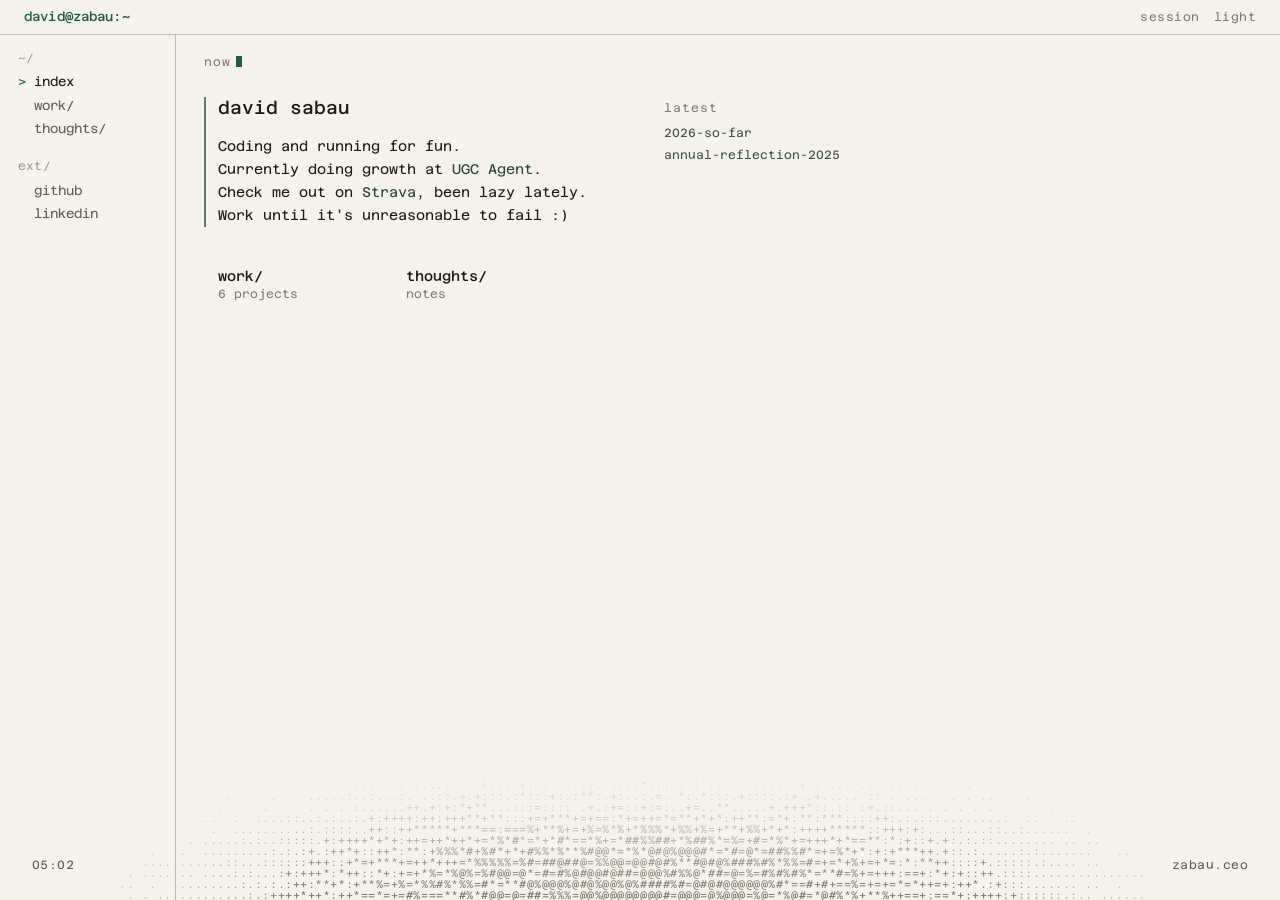
==== commit 6a0a1b3e: "Glitch one ASCII patch at a time instead of the whole field. Co-authored-by: Cursor <cursoragent@cur" ====
--- a/index.html
+++ b/index.html
@@ -128,24 +128,127 @@
             </nav>
           </article>
         </main>
-          <div class="code-drop" aria-hidden="true"><pre class="code-drop__glyphs">                                                                                                                                                                                
-                                                                              .         .                .                                                                      
-                                                                         ..           .   . .   . .   .                                                                         
-                                                        .              .   . .    ..  . .  .....     .     .   .                                                                
-                                                           .. . ..:.   ..  .:.:... ..:. . ... . .:....  ..  . ... .  .    . .    .                                              
-                                                 . .  .  ..  ..:.: ....... ... .:..:.: ..:...::..: : .:....  .. .. ..  ...                                                      
-                                               .  ... . : :..::. ..+:...+:.:  ..::. ::..*:::.: : ::.  .:.:...+.: .....:. .. ..  .. .    ..                                      
-                                 .     .    .....:..:...:. ..::.+:+:::.:*:::+:.:**:.+:..:.=. *:.*:::.+::::.:+..+..... :: . ...   . . ..    .                                    
-                                .     .     . . . :......++.+:+:*+**...:::=:::: .+.:+=::+:=:..+=..**.....+.+++*::.:: :+.::... . . . . .       .                                 
-                              ..  .  ....::..:.:..:.+:++++:++:+++**+**:::+=+***+=+==:*+=++=*=**+*+*:++**:=*+:**:***::::++:.:.:::.........  ..   ..                              
-                               .  ..........:.::::..++::++*****+***==:===%+**%+=+%=%*%+*%%%*+%%+%=+**+%%+*+*:++++*****::+++:+:...::...::..:......  .                            
-                            . .....:.:..:::::.+:++++*+*+:++=++*++*+=*%*#*=*+*#*==*%+=*##%%##+*%##%*=%=+#=*%*+=+++*+*==**:*:+::+.+:.:.::........ .. ..                           
-                       .   .  .........:.:.:+.:++*+::++*:**:+%%%*#+%#*+*+#%%*%**%#@@*=*%*@#@%@@@#*=*#=@*=##%%#*=+=%*+*:+:+***++.+::.:.....:.:.......   ..                       
-                      ...........::...::::::+++::+*=+***+=++*+++=*%%%%%=%#=##@##@=%%@@=@@#@#%**#@#@%###%#%*%%=#=+=*+%+=+*=:*:**++::::+.:::::.:.... ..                           
-                    . .... .. ....:.:...:+:+++*:*++::*+:+=+*%=*%@%=%#@@=@*=#=#%@#@@#@##=@@@%#%%@*##=@=%=#%#%#%*=**#=%+=+++:==+:*+:+::++.::::...............                     
-                   ..  .  .........:.:.:.:++:**+*:+**%=+%=*%%#%*%%=#*=**#@%@@@%@#@%@@%@%####%#=@#@#@@@@@@%#*==#+#+==%=+=+=*=*++=+:++*.:+:::....... ..  .                        
-                    . . ............:.:++++*++*:++*==*=+=#%===**#%*#@@=@=##=%%%=@@%@@@@@@@@#=@@@=@%@@@=%@=*%@#=*@#%*%+**%++==+:==*+:++++:+::::::.:.. ......                     
-                     .............::++:::.:*::=+**=+*=+%*%++*#@@%*@#@@#===#%@=@==@%@@@#%@#@@=@#@@%@=@==##=#%@*@%*=%*#*=+*%++**++*::+*++::::::........ ..                        </pre></div>
+          <div class="code-drop" aria-hidden="true"><div class="code-drop__grid"><pre class="code-drop__slice">                      
+                      
+                      
+                      
+                      
+                      </pre><pre class="code-drop__slice">                      
+                      
+                      
+                      
+                      
+                      </pre><pre class="code-drop__slice">                      
+                      
+                      
+            .         
+               .. . ..
+     . .  .  ..  ..:.:</pre><pre class="code-drop__slice">                      
+            .         
+       ..           . 
+     .   . .    ..  . 
+:.   ..  .:.:... ..:. 
+ ....... ... .:..:.: .</pre><pre class="code-drop__slice">                      
+.                .    
+  . .   . .   .       
+.  .....     .     .  
+. ... . .:....  ..  . 
+.:...::..: : .:....  .</pre><pre class="code-drop__slice">                      
+                      
+                      
+ .                    
+... .  .    . .    .  
+. .. ..  ...          </pre><pre class="code-drop__slice">                      
+                      
+                      
+                      
+                      
+                      </pre><pre class="code-drop__slice">                      
+                      
+                      
+                      
+                      
+                      </pre><pre class="code-drop__slice">                      
+                      
+                      
+                      
+                      
+                      </pre><pre class="code-drop__slice">                      
+           .     .    
+          .     .     
+        ..  .  ....::.
+         .  ..........
+      . .....:.:..::::</pre><pre class="code-drop__slice">   .  ... . : :..::. .
+.....:..:...:. ..::.+:
+. . . :......++.+:+:*+
+.:.:..:.+:++++:++:+++*
+:.::::..++::++*****+**
+:.+:++++*+*+:++=++*++*</pre><pre class="code-drop__slice">.+:...+:.:  ..::. ::..
++:::.:*:::+:.:**:.+:..
+**...:::=:::: .+.:+=::
+*+**:::+=+***+=+==:*+=
+*==:===%+**%+=+%=%*%+*
++=*%*#*=*+*#*==*%+=*##</pre><pre class="code-drop__slice">*:::.: : ::.  .:.:...+
+:.=. *:.*:::.+::::.:+.
++:=:..+=..**.....+.+++
+++=*=**+*+*:++**:=*+:*
+%%%*+%%+%=+**+%%+*+*:+
+%%##+*%##%*=%=+#=*%*+=</pre><pre class="code-drop__slice">.: .....:. .. ..  .. .
+.+..... :: . ...   . .
+*::.:: :+.::... . . . 
+*:***::::++:.:.:::....
++++*****::+++:+:...::.
++++*+*==**:*:+::+.+:.:</pre><pre class="code-drop__slice">    ..                
+ ..    .              
+. .       .           
+.....  ..   ..        
+..::..:......  .      
+.::........ .. ..     </pre><pre class="code-drop__slice">                      
+                      
+                      
+                      
+                      
+                      </pre><pre class="code-drop__slice">                      
+                      
+                    . 
+                   .. 
+                    . 
+                     .</pre><pre class="code-drop__slice"> .   .  .........:.:.:
+...........::...::::::
+.... .. ....:.:...:+:+
+ .  .........:.:.:.:++
+. ............:.:++++*
+............::++:::.:*</pre><pre class="code-drop__slice">+.:++*+::++*:**:+%%%*#
++++::+*=+***+=++*+++=*
+++*:*++::*+:+=+*%=*%@%
+:**+*:+**%=+%=*%%#%*%%
+++*:++*==*=+=#%===**#%
+::=+**=+*=+%*%++*#@@%*</pre><pre class="code-drop__slice">+%#*+*+#%%*%**%#@@*=*%
+%%%%%=%#=##@##@=%%@@=@
+=%#@@=@*=#=#%@#@@#@##=
+=#*=**#@%@@@%@#@%@@%@%
+*#@@=@=##=%%%=@@%@@@@@
+@#@@#===#%@=@==@%@@@#%</pre><pre class="code-drop__slice">*@#@%@@@#*=*#=@*=##%%#
+@#@#%**#@#@%###%#%*%%=
+@@@%#%%@*##=@=%=#%#%#%
+####%#=@#@#@@@@@@%#*==
+@@@#=@@@=@%@@@=%@=*%@#
+@#@@=@#@@%@=@==##=#%@*</pre><pre class="code-drop__slice">*=+=%*+*:+:+***++.+::.
+#=+=*+%+=+*=:*:**++:::
+*=**#=%+=+++:==+:*+:+:
+#+#+==%=+=+=*=*++=+:++
+=*@#%*%+**%++==+:==*+:
+@%*=%*#*=+*%++**++*::+</pre><pre class="code-drop__slice">:.....:.:.......   .. 
+:+.:::::.:.... ..     
+:++.::::..............
+*.:+:::....... ..  .  
+++++:+::::::.:.. .....
+*++::::::........ ..  </pre><pre class="code-drop__slice">                      
+                      
+.                     
+                      
+.                     
+                      </pre></div></div>
       </div>
       <footer class="tty-status">
         <span class="tabular" data-status-clock aria-label="Local time"></span>
--- a/styles.css
+++ b/styles.css
@@ -494,7 +494,12 @@
   color: color-mix(in oklab, var(--mono8) 70%, var(--accent-text));
 }
 
-.code-drop__glyphs {
+.code-drop__grid {
+  display: grid;
+  grid-template-columns: repeat(8, max-content);
+}
+
+.code-drop__slice {
   display: block;
   margin: 0;
   padding: 0;
@@ -503,13 +508,15 @@
   color: inherit;
   font: inherit;
   letter-spacing: inherit;
+  line-height: 1;
   white-space: pre;
 }
 
-@media (prefers-reduced-motion: no-preference) {
-  .code-drop__glyphs {
-    animation: code-glitch 9s linear infinite;
-  }
+.code-drop__slice.is-glitching {
+  position: relative;
+  z-index: 1;
+  color: color-mix(in oklab, var(--accent-text) 86%, var(--mono12));
+  animation: code-glitch-slice 340ms linear;
 }
 
 @media (max-width: 640px) {
@@ -1670,37 +1677,26 @@
   }
 }
 
-@keyframes code-glitch {
+@keyframes code-glitch-slice {
   0%,
-  86%,
   100% {
     transform: translate(0, 0);
     text-shadow: none;
   }
 
-  87% {
-    transform: translate(-2px, 0);
-    text-shadow: -2px 0 #9bd3ae, 2px 0 #6b635a;
-  }
-
-  88.5% {
-    transform: translate(2px, 1px);
-    text-shadow: 2px 0 #9bd3ae, -1px 0 #6b635a;
-  }
-
-  90% {
+  28% {
+    transform: translate(-1px, 0);
+    text-shadow: -1px 0 rgba(155, 211, 174, 0.55), 1px 0 rgba(107, 99, 90, 0.28);
+  }
+
+  58% {
+    transform: translate(1px, 1px);
+    text-shadow: 1px 0 rgba(155, 211, 174, 0.4);
+  }
+
+  82% {
     transform: translate(0, 0);
-    text-shadow: none;
-  }
-
-  93% {
-    transform: translate(1px, 0);
-    text-shadow: -1px 0 #9bd3ae;
-  }
-
-  94% {
-    transform: translate(0, 0);
-    text-shadow: none;
+    text-shadow: -1px 0 rgba(155, 211, 174, 0.22);
   }
 }
 
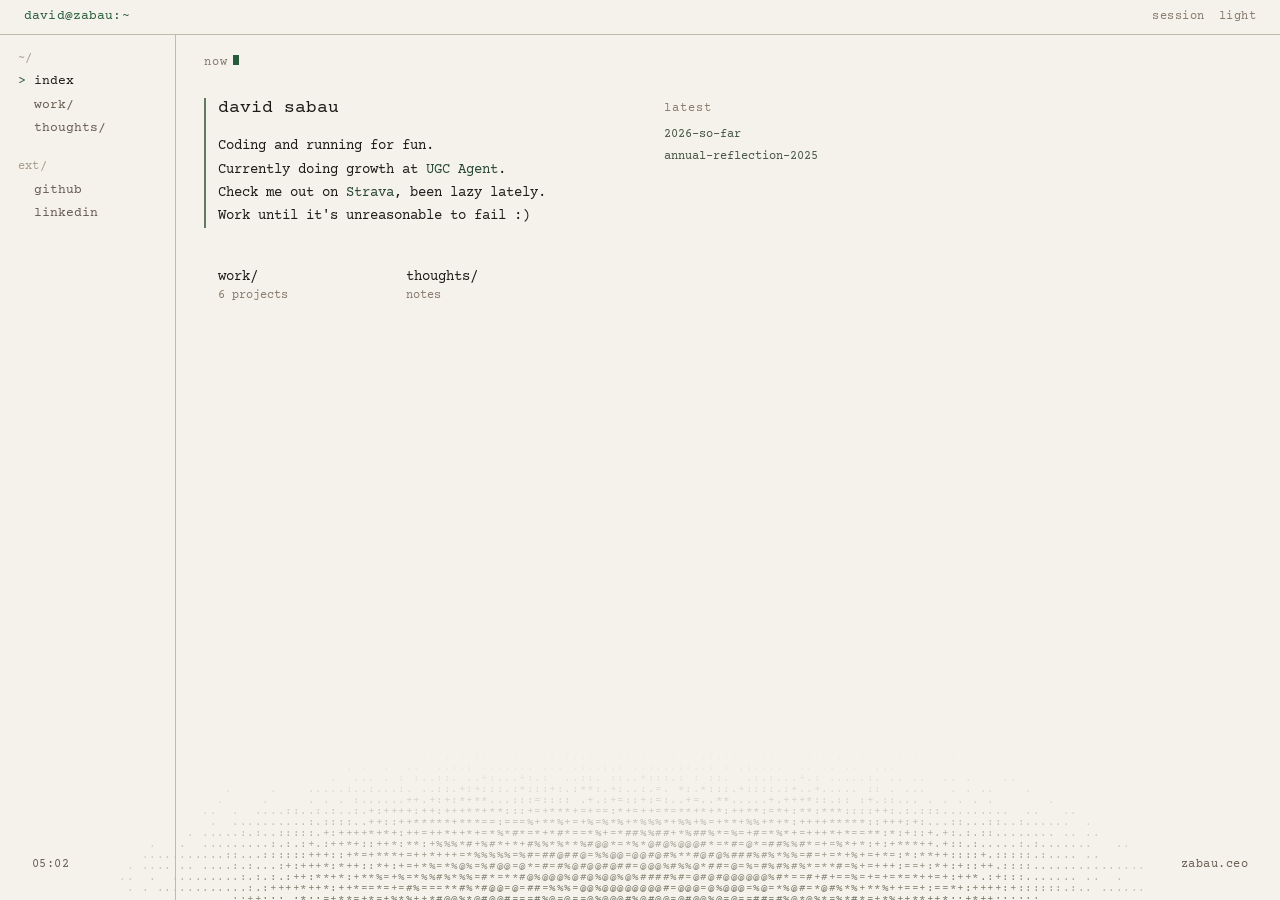
==== commit f72a1466: "Swap Azeret Mono for Courier Prime so i and figures stay typewriter-clear. Co-authored-by: Cursor <c" ====
--- a/index.html
+++ b/index.html
@@ -54,7 +54,7 @@
     <link rel="preconnect" href="https://fonts.googleapis.com" />
     <link rel="preconnect" href="https://fonts.gstatic.com" crossorigin />
     <link
-      href="https://fonts.googleapis.com/css2?family=Azeret+Mono:ital,wght@0,400;0,500;0,700;1,400&display=swap"
+      href="https://fonts.googleapis.com/css2?family=Courier+Prime:ital,wght@0,400;0,700;1,400;1,700&display=swap"
       rel="stylesheet"
     />
     <link rel="stylesheet" href="./styles.css" />
--- a/styles.css
+++ b/styles.css
@@ -1,30 +1,8 @@
-@font-face {
-  font-family: Inter;
-  font-display: block;
-  src: url("https://paco.me/fonts/inter-subset.woff2") format("woff2");
-  font-weight: 100 900;
-}
-
-@font-face {
-  font-family: Newsreader;
-  font-display: block;
-  src: url("https://paco.me/fonts/newsreader-subset-0.woff2") format("woff2");
-  font-weight: 400;
-  font-style: italic;
-}
-
-@font-face {
-  font-family: Sohne;
-  font-display: block;
-  src: url("https://paco.me/fonts/sohne-subset-0.woff2") format("woff2");
-  font-weight: 400;
-}
-
 :root {
   color-scheme: dark;
 
   --font-fallback: ui-monospace, "SF Mono", Menlo, Monaco, "Cascadia Mono", "Courier New", monospace;
-  --font-typewriter: "Azeret Mono", var(--font-fallback);
+  --font-typewriter: "Courier Prime", var(--font-fallback);
   --font-mono: var(--font-typewriter);
   --font-display: var(--font-typewriter);
   --font-ui: var(--font-typewriter);
@@ -36,6 +14,7 @@
   --index-width: 520px;
   --page-top: 84px;
   --footer-height: 48px;
+  --code-floor-height: 198px;
 
   --body-margin-left: max(24px, env(safe-area-inset-left));
   --body-margin-right: max(24px, env(safe-area-inset-right));
@@ -201,6 +180,7 @@
   -webkit-text-size-adjust: 100%;
   background: var(--bg);
   overflow: hidden;
+  overscroll-behavior: none;
 }
 
 body {
@@ -216,6 +196,7 @@
   -moz-osx-font-smoothing: grayscale;
   touch-action: manipulation;
   overflow: hidden;
+  overscroll-behavior: none;
 }
 
 a {
@@ -275,16 +256,18 @@
 .tty,
 .site-root {
   position: fixed;
-  inset: 0;
+  inset: 0 0 auto;
   z-index: 1;
   display: flex;
   flex-direction: column;
   width: auto;
-  height: auto;
+  height: 100vh;
+  height: 100dvh;
   margin: 0;
   padding: 0;
   border: 0;
   overflow: hidden;
+  overscroll-behavior: none;
   background: var(--bg);
 }
 
@@ -338,6 +321,7 @@
   flex: 1;
   min-height: 0;
   overflow: hidden;
+  overscroll-behavior: none;
 }
 
 .tty-tree {
@@ -433,13 +417,13 @@
 .code-drop {
   position: absolute;
   left: 50%;
-  bottom: 0;
+  bottom: -5px;
   z-index: 0;
   width: max-content;
   margin: 0;
   padding: 0;
   overflow: hidden;
-  transform: translate(-50%, 6%);
+  transform: translateX(-50%);
   pointer-events: none;
   user-select: none;
   font: 11px / 1 var(--font-mono);
@@ -512,17 +496,38 @@
   white-space: pre;
 }
 
-.code-drop__slice.is-glitching {
-  position: relative;
-  z-index: 1;
-  color: color-mix(in oklab, var(--accent-text) 86%, var(--mono12));
+.code-drop__live {
+  position: absolute;
+  z-index: 0;
+  display: none;
+  margin: 0;
+  padding: 0;
+  border: 0;
+  pointer-events: none;
+  user-select: none;
+  background: none;
+  color: color-mix(in oklab, var(--accent-text) 88%, var(--mono12));
+  white-space: pre;
+  line-height: 1;
+}
+
+.code-drop__live.is-on {
+  display: block;
   animation: code-glitch-slice 340ms linear;
 }
 
+:root[data-theme="light"] .code-drop__live {
+  color: color-mix(in oklab, var(--accent-text) 78%, var(--mono12));
+}
+
 @media (max-width: 640px) {
+  :root {
+    --code-floor-height: 162px;
+  }
+
   .code-drop {
     font-size: 9px;
-    transform: translate(-50%, 10%);
+    transform: translateX(-50%);
   }
 }
 
@@ -592,6 +597,48 @@
   padding: 20px 28px 88px;
 }
 
+.entry-page main.tty-buffer,
+.writing-index-page main.tty-buffer {
+  align-self: start;
+  height: calc(100% - var(--code-floor-height));
+  padding-bottom: var(--gap-3x);
+}
+
+.scroll-hint {
+  position: absolute;
+  left: calc(176px + 28px);
+  bottom: calc(var(--code-floor-height) - var(--gap-3x));
+  z-index: 2;
+  margin: 0;
+  color: color-mix(in oklab, var(--accent-text) 70%, var(--mono9));
+  font: 500 11px / 1.2 var(--font-ui);
+  letter-spacing: 0.04em;
+  opacity: 0;
+  pointer-events: none;
+  transform: translateY(4px);
+  transition:
+    opacity 160ms ease,
+    transform 160ms var(--ease-out-strong);
+}
+
+.scroll-hint::before {
+  content: "↓";
+  margin-right: var(--gap);
+}
+
+.scroll-hint[data-state="end"] {
+  color: color-mix(in oklab, var(--accent-text) 54%, var(--mono9));
+}
+
+.scroll-hint[data-state="end"]::before {
+  content: "—";
+}
+
+.scroll-hint.is-visible {
+  opacity: 1;
+  transform: translateY(0);
+}
+
 .index-card,
 .listing-card {
   position: relative;
@@ -1589,6 +1636,10 @@
 }
 
 @media (prefers-reduced-motion: no-preference) {
+  .scroll-hint.is-visible {
+    animation: scroll-hint-enter 480ms var(--ease-out-strong) both;
+  }
+
   [data-animate] {
     animation: enter 0.6s both;
     animation-delay: calc(var(--stagger) * var(--delay) + var(--start));
@@ -1605,6 +1656,11 @@
 }
 
 @media (prefers-reduced-motion: reduce) {
+  .scroll-hint {
+    transition: none;
+    transform: none;
+  }
+
   .index-feature-link,
   .index-feature-link::after {
     transition: none;
@@ -1638,6 +1694,23 @@
   100% {
     opacity: 1;
     transform: none;
+  }
+}
+
+@keyframes scroll-hint-enter {
+  0% {
+    opacity: 0;
+    transform: translateY(4px);
+  }
+
+  68% {
+    opacity: 1;
+    transform: translateY(-1px);
+  }
+
+  100% {
+    opacity: 1;
+    transform: translateY(0);
   }
 }
 
@@ -1686,17 +1759,17 @@
 
   28% {
     transform: translate(-1px, 0);
-    text-shadow: -1px 0 rgba(155, 211, 174, 0.55), 1px 0 rgba(107, 99, 90, 0.28);
+    text-shadow: -1px 0 rgba(155, 211, 174, 0.7), 0 0 8px rgba(155, 211, 174, 0.4);
   }
 
   58% {
     transform: translate(1px, 1px);
-    text-shadow: 1px 0 rgba(155, 211, 174, 0.4);
+    text-shadow: 1px 0 rgba(155, 211, 174, 0.5);
   }
 
   82% {
     transform: translate(0, 0);
-    text-shadow: -1px 0 rgba(155, 211, 174, 0.22);
+    text-shadow: 0 0 6px rgba(155, 211, 174, 0.28);
   }
 }
 
@@ -1821,10 +1894,20 @@
   }
 }
 
-@media (min-width: 769px) {
-  .home-page {
-    overflow-y: hidden;
-  }
+.home-page,
+.home-page .tty-split,
+.home-page .tty-buffer,
+.home-page main.tty-buffer {
+  overflow: hidden;
+  overscroll-behavior: none;
+}
+
+.home-page {
+  position: fixed;
+  inset: 0 0 auto;
+  width: 100%;
+  height: 100vh;
+  height: 100dvh;
 }
 
 @media (max-width: 1024px) {
@@ -1911,6 +1994,10 @@
   .tty-buffer,
   main.tty-buffer {
     padding: 16px 12px 72px;
+  }
+
+  .scroll-hint {
+    left: 12px;
   }
 
   .index-card,
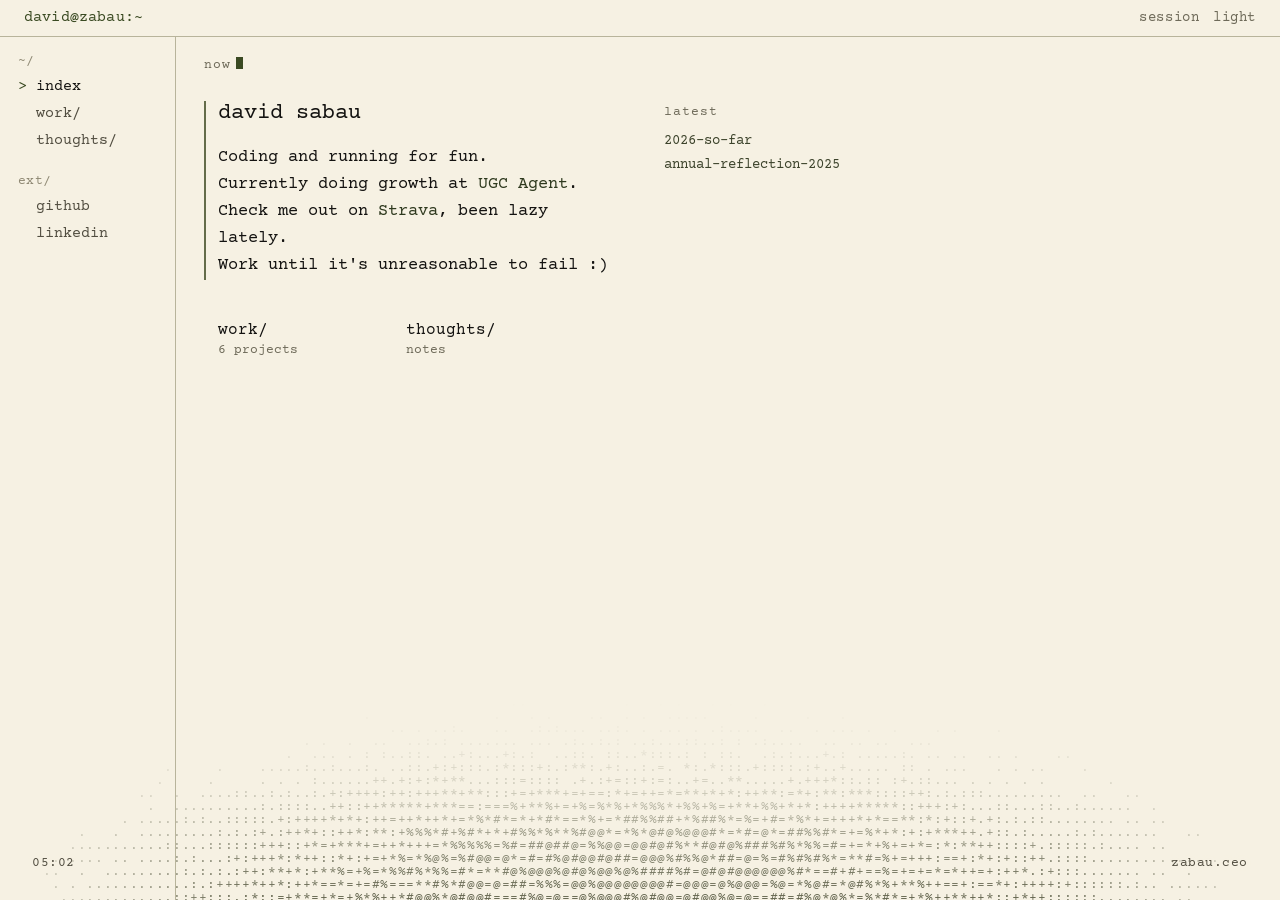
==== commit 8abd2e73: "Point social previews at the current terminal home, not the old landing. Co-authored-by: Cursor <cur" ====
--- a/index.html
+++ b/index.html
@@ -7,8 +7,9 @@
     <link rel="icon" type="image/svg+xml" href="./favicon.svg" />
     <meta
       name="description"
-      content="Personal website of David Sabau, featuring practical AI products, selected work, and thoughts."
-    />
+      content="David Sabau. Coding and running for fun. Currently doing growth at UGC Agent."
+    />
+    <meta name="theme-color" content="#13110d" />
     <script>
       window.va =
         window.va ||
@@ -18,14 +19,15 @@
     </script>
     <script defer src="/_vercel/insights/script.js"></script>
     <meta property="og:type" content="website" />
+    <meta property="og:site_name" content="zabau.ceo" />
     <meta property="og:url" content="https://zabau.ceo/" />
     <meta property="og:title" content="David Sabau" />
     <meta
       property="og:description"
-      content="Personal website of David Sabau, featuring practical AI products, selected work, and thoughts."
-    />
-    <meta property="og:image" content="https://zabau.ceo/images/preview.png" />
-    <meta property="og:image:alt" content="Preview of David Sabau's personal website" />
+      content="Coding and running for fun. Currently doing growth at UGC Agent."
+    />
+    <meta property="og:image" content="https://zabau.ceo/images/preview.png?v=20260901" />
+    <meta property="og:image:alt" content="Current zabau.ceo home: david@zabau terminal with the now pane, work/, and thoughts/." />
     <meta property="og:image:type" content="image/png" />
     <meta property="og:image:width" content="1200" />
     <meta property="og:image:height" content="630" />
@@ -33,10 +35,10 @@
     <meta name="twitter:title" content="David Sabau" />
     <meta
       name="twitter:description"
-      content="Personal website of David Sabau, featuring practical AI products, selected work, and thoughts."
-    />
-    <meta name="twitter:image" content="https://zabau.ceo/images/preview.png" />
-    <meta name="twitter:image:alt" content="Preview of David Sabau's personal website" />
+      content="Coding and running for fun. Currently doing growth at UGC Agent."
+    />
+    <meta name="twitter:image" content="https://zabau.ceo/images/preview.png?v=20260901" />
+    <meta name="twitter:image:alt" content="Current zabau.ceo home: david@zabau terminal with the now pane, work/, and thoughts/." />
     <script>
       (() => {
         const storedTheme = (() => {
--- a/styles.css
+++ b/styles.css
@@ -14,7 +14,7 @@
   --index-width: 520px;
   --page-top: 84px;
   --footer-height: 48px;
-  --code-floor-height: 198px;
+  --code-floor-height: 234px;
 
   --body-margin-left: max(24px, env(safe-area-inset-left));
   --body-margin-right: max(24px, env(safe-area-inset-right));
@@ -55,21 +55,21 @@
   --transition-xx: 0.24s;
   --ease-out-strong: cubic-bezier(0.23, 1, 0.32, 1);
 
-  --white: #f1eee8;
-  --black: #11100f;
-
-  --gray1: #11100f;
-  --gray2: #171615;
-  --gray3: #1e1c1a;
-  --gray4: #262320;
-  --gray5: #302c28;
-  --gray6: #3c3732;
-  --gray7: #504a43;
-  --gray8: #6b635a;
-  --gray9: #90867b;
-  --gray10: #aaa095;
-  --gray11: #cec6bb;
-  --gray12: #f1eee8;
+  --white: #f6f1e3;
+  --black: #13110d;
+
+  --gray1: #13110d;
+  --gray2: #1b1914;
+  --gray3: #232017;
+  --gray4: #2c2920;
+  --gray5: #38342a;
+  --gray6: #474338;
+  --gray7: #5e594c;
+  --gray8: #7a7464;
+  --gray9: #9c9682;
+  --gray10: #b8b29c;
+  --gray11: #d9d3c0;
+  --gray12: #f6f1e3;
 
   --grayA1: #ffffff00;
   --grayA2: #ffffff07;
@@ -84,26 +84,26 @@
   --grayA11: #ffffff97;
   --grayA12: #ffffffeb;
 
-  --accent-surface: #172018;
-  --accent-surface-strong: #203024;
-  --accent-border: #4f8d67;
-  --accent-text: #9bd3ae;
-  --accent-strong: #c4ebce;
-  --accent-strong-text: #0f160f;
-  --sand-surface: #1b1916;
-  --sand-text: #9b9186;
-  --clay-text: #9b9186;
-  --focus-ring: #78b98c59;
-
-  --selection: #4f8d6766;
-  --bg: #11100f;
-  --fg: #f1eee8;
-  --text-color: #cec6bb;
-  --alpha: #11100fe6;
+  --accent-surface: #1a1c14;
+  --accent-surface-strong: #24281a;
+  --accent-border: #7c8258;
+  --accent-text: #c9cea8;
+  --accent-strong: #e2e6c8;
+  --accent-strong-text: #13110d;
+  --sand-surface: #1b1914;
+  --sand-text: #9c9682;
+  --clay-text: #9c9682;
+  --focus-ring: #c9cea859;
+
+  --selection: #7c825866;
+  --bg: #13110d;
+  --fg: #f6f1e3;
+  --text-color: #d9d3c0;
+  --alpha: #13110de6;
   --page-blur-strength: 3px;
-  --page-blur-overlay: rgb(17 16 15 / 0.46);
-  --dev-blue: #aebfd1;
-  --dev-green: #9bd3ae;
+  --page-blur-overlay: rgb(19 17 13 / 0.46);
+  --dev-blue: #b8b29c;
+  --dev-green: #c9cea8;
 
   --mono1: var(--gray1);
   --mono2: var(--gray2);
@@ -122,41 +122,41 @@
 :root[data-theme="light"] {
   color-scheme: light;
 
-  --white: #1d1b18;
-  --black: #f5f2ec;
-
-  --gray1: #f5f2ec;
-  --gray2: #eeeae2;
-  --gray3: #e5dfd5;
-  --gray4: #dad2c6;
-  --gray5: #cec4b6;
-  --gray6: #beb2a2;
-  --gray7: #a99b8b;
-  --gray8: #86796b;
-  --gray9: #665c52;
-  --gray10: #554c43;
-  --gray11: #3c3630;
-  --gray12: #1d1b18;
-
-  --accent-surface: #e5eee4;
-  --accent-surface-strong: #d4e4d3;
-  --accent-border: #3d7652;
-  --accent-text: #285b3b;
-  --accent-strong: #1e4e31;
-  --accent-strong-text: #f6f3ed;
-  --sand-surface: #ece7dd;
-  --sand-text: #554c43;
-  --clay-text: #554c43;
-  --focus-ring: #3d76524d;
-
-  --selection: #8fbd9c66;
-  --bg: #f5f2ec;
-  --fg: #1d1b18;
-  --text-color: #3c3630;
-  --alpha: #f5f2ece6;
-  --page-blur-overlay: rgb(245 242 236 / 0.62);
-  --dev-blue: #4c6376;
-  --dev-green: #285b3b;
+  --white: #141311;
+  --black: #f6f1e3;
+
+  --gray1: #f6f1e3;
+  --gray2: #ece6d4;
+  --gray3: #e0d9c4;
+  --gray4: #d2cbb4;
+  --gray5: #c3bca6;
+  --gray6: #ada790;
+  --gray7: #8f8974;
+  --gray8: #6e6a59;
+  --gray9: #524e41;
+  --gray10: #3e3b32;
+  --gray11: #2a2822;
+  --gray12: #141311;
+
+  --accent-surface: #e7ead4;
+  --accent-surface-strong: #d5dcb8;
+  --accent-border: #5c6b38;
+  --accent-text: #3a4a22;
+  --accent-strong: #2a3618;
+  --accent-strong-text: #f6f1e3;
+  --sand-surface: #ece6d4;
+  --sand-text: #3e3b32;
+  --clay-text: #3e3b32;
+  --focus-ring: #5c6b384d;
+
+  --selection: #c4d4a466;
+  --bg: #f6f1e3;
+  --fg: #141311;
+  --text-color: #2a2822;
+  --alpha: #f6f1e3e6;
+  --page-blur-overlay: rgb(246 241 227 / 0.62);
+  --dev-blue: #524e41;
+  --dev-green: #3a4a22;
 }
 
 * {
@@ -181,6 +181,21 @@
   background: var(--bg);
   overflow: hidden;
   overscroll-behavior: none;
+}
+
+::view-transition-old(root),
+::view-transition-new(root) {
+  animation-duration: 0.56s;
+  animation-timing-function: cubic-bezier(0.23, 1, 0.32, 1);
+}
+
+html.is-theme-switching,
+html.is-theme-switching *,
+html.is-theme-switching *::before,
+html.is-theme-switching *::after {
+  transition-duration: 0.56s !important;
+  transition-timing-function: cubic-bezier(0.23, 1, 0.32, 1) !important;
+  transition-property: background, background-color, color, border-color, outline-color, fill, stroke, box-shadow, text-shadow, caret-color, text-decoration-color, opacity, filter !important;
 }
 
 body {
@@ -286,7 +301,7 @@
 
 .tty-bar__id {
   color: color-mix(in oklab, var(--mono12) 92%, var(--fg));
-  font: 500 13px / 1.2 var(--font-ui);
+  font: 500 15px / 1.2 var(--font-ui);
   letter-spacing: 0.01em;
   text-decoration: none;
   white-space: nowrap;
@@ -309,7 +324,7 @@
   align-items: center;
   gap: 14px;
   color: var(--mono8);
-  font: 400 12px / 1.2 var(--font-ui);
+  font: 400 14px / 1.2 var(--font-ui);
   letter-spacing: 0.04em;
 }
 
@@ -334,14 +349,14 @@
   padding: 14px 10px 20px;
   overflow: auto;
   border-right: 1px solid color-mix(in oklab, var(--mono5) 90%, var(--accent-border));
-  font: 400 13px / 1.65 var(--font-ui);
+  font: 400 15px / 1.65 var(--font-ui);
 }
 
 .tty-tree__label {
   margin: 16px 0 2px;
   padding: 0 8px;
   color: var(--mono7);
-  font-size: 12px;
+  font-size: 13px;
   letter-spacing: 0.02em;
   text-transform: none;
 }
@@ -402,7 +417,7 @@
   border: 0;
   background: none;
   color: var(--mono9);
-  font: 400 12px / 1.2 var(--font-ui);
+  font: 400 13px / 1.2 var(--font-ui);
   letter-spacing: 0.04em;
 }
 
@@ -426,7 +441,7 @@
   transform: translateX(-50%);
   pointer-events: none;
   user-select: none;
-  font: 11px / 1 var(--font-mono);
+  font: 13px / 1 var(--font-mono);
   letter-spacing: 0.05em;
   color: color-mix(in oklab, var(--mono8) 62%, var(--accent-text));
   white-space: pre;
@@ -522,11 +537,11 @@
 
 @media (max-width: 640px) {
   :root {
-    --code-floor-height: 162px;
+    --code-floor-height: 198px;
   }
 
   .code-drop {
-    font-size: 9px;
+    font-size: 11px;
     transform: translateX(-50%);
   }
 }
@@ -1645,6 +1660,19 @@
     animation-delay: calc(var(--stagger) * var(--delay) + var(--start));
   }
 
+  .entry-page [data-animate],
+  .writing-index-page [data-animate] {
+    animation: none;
+    opacity: 0;
+    transform: translateY(10px);
+  }
+
+  .entry-page [data-animate].is-inview,
+  .writing-index-page [data-animate].is-inview {
+    animation: enter 0.58s cubic-bezier(0.23, 1, 0.32, 1) both;
+    animation-delay: var(--reveal-delay, 0s);
+  }
+
   .intro-title[data-animate] {
     animation: none;
   }
@@ -1656,6 +1684,12 @@
 }
 
 @media (prefers-reduced-motion: reduce) {
+  ::view-transition-group(*),
+  ::view-transition-old(*),
+  ::view-transition-new(*) {
+    animation: none !important;
+  }
+
   .scroll-hint {
     transition: none;
     transform: none;
@@ -1759,17 +1793,17 @@
 
   28% {
     transform: translate(-1px, 0);
-    text-shadow: -1px 0 rgba(155, 211, 174, 0.7), 0 0 8px rgba(155, 211, 174, 0.4);
+    text-shadow: -1px 0 rgba(201, 206, 168, 0.7), 0 0 8px rgba(201, 206, 168, 0.4);
   }
 
   58% {
     transform: translate(1px, 1px);
-    text-shadow: 1px 0 rgba(155, 211, 174, 0.5);
+    text-shadow: 1px 0 rgba(201, 206, 168, 0.5);
   }
 
   82% {
     transform: translate(0, 0);
-    text-shadow: 0 0 6px rgba(155, 211, 174, 0.28);
+    text-shadow: 0 0 6px rgba(201, 206, 168, 0.28);
   }
 }
 
@@ -1910,6 +1944,31 @@
   height: 100dvh;
 }
 
+.home-page .tty-pane__id {
+  font-size: 13px;
+}
+
+.home-page .tty-pane__main h1 {
+  font-size: 22px;
+}
+
+.home-page .tty-now {
+  max-width: 42ch;
+  font: 400 17px / 1.6 var(--font-ui);
+}
+
+.home-page .tty-pane__log a {
+  font-size: 14px;
+}
+
+.home-page .tty-keys strong {
+  font-size: 16px;
+}
+
+.home-page .tty-keys span {
+  font-size: 13px;
+}
+
 @media (max-width: 1024px) {
   .main-grid {
     grid-template-columns: auto var(--content-width) auto;
@@ -1950,7 +2009,7 @@
   .tty-bar__id,
   .tty-bar__meta {
     white-space: nowrap;
-    font-size: 12px;
+    font-size: 14px;
     letter-spacing: 0.02em;
   }
 
@@ -1967,7 +2026,7 @@
     align-items: center;
     min-height: 44px;
     color: var(--mono9);
-    font: 400 12px / 1.2 var(--font-ui);
+    font: 400 14px / 1.2 var(--font-ui);
     text-decoration: none;
     white-space: nowrap;
   }
@@ -2028,9 +2087,17 @@
     white-space: nowrap;
   }
 
+  .home-page .tty-pane__main h1 {
+    font-size: 18px;
+  }
+
   .tty-now {
     max-width: none;
     font: 400 14px / 1.6 var(--font-ui);
+  }
+
+  .home-page .tty-now {
+    font: 400 16px / 1.6 var(--font-ui);
   }
 
   .tty-pane__log {
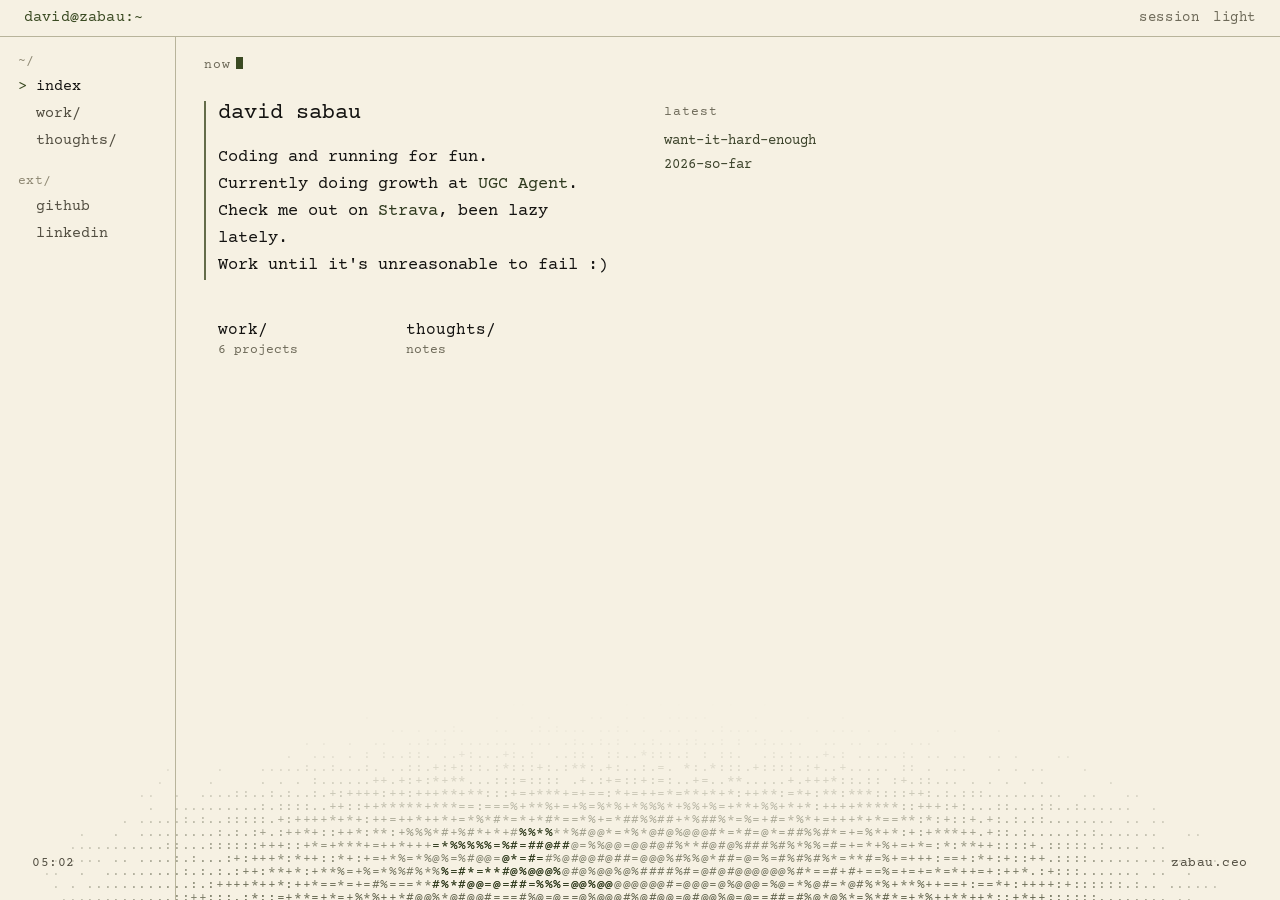
==== commit 18c633cc: "Rename the note to Want it hard enough. Co-authored-by: Cursor <cursoragent@cursor.com>" ====
--- a/index.html
+++ b/index.html
@@ -114,8 +114,8 @@
               </div>
               <aside class="tty-pane__log" aria-label="Latest thoughts">
                 <p class="tty-pane__id">latest</p>
+                <a href="./hard-enough.html">want-it-hard-enough</a>
                 <a href="./2026.html">2026-so-far</a>
-                <a href="./2025.html">annual-reflection-2025</a>
               </aside>
             </div>
             <nav class="tty-keys" aria-label="Open">
--- a/styles.css
+++ b/styles.css
@@ -1176,10 +1176,10 @@
   margin-bottom: 0;
 }
 
-.prose em,
-.prose i {
-  color: color-mix(in oklab, var(--fg) 82%, var(--mono10));
-  font: var(--type-italic);
+.prose strong,
+.prose b {
+  color: color-mix(in oklab, var(--mono12) 94%, var(--fg));
+  font-weight: 700;
 }
 
 .prose p {
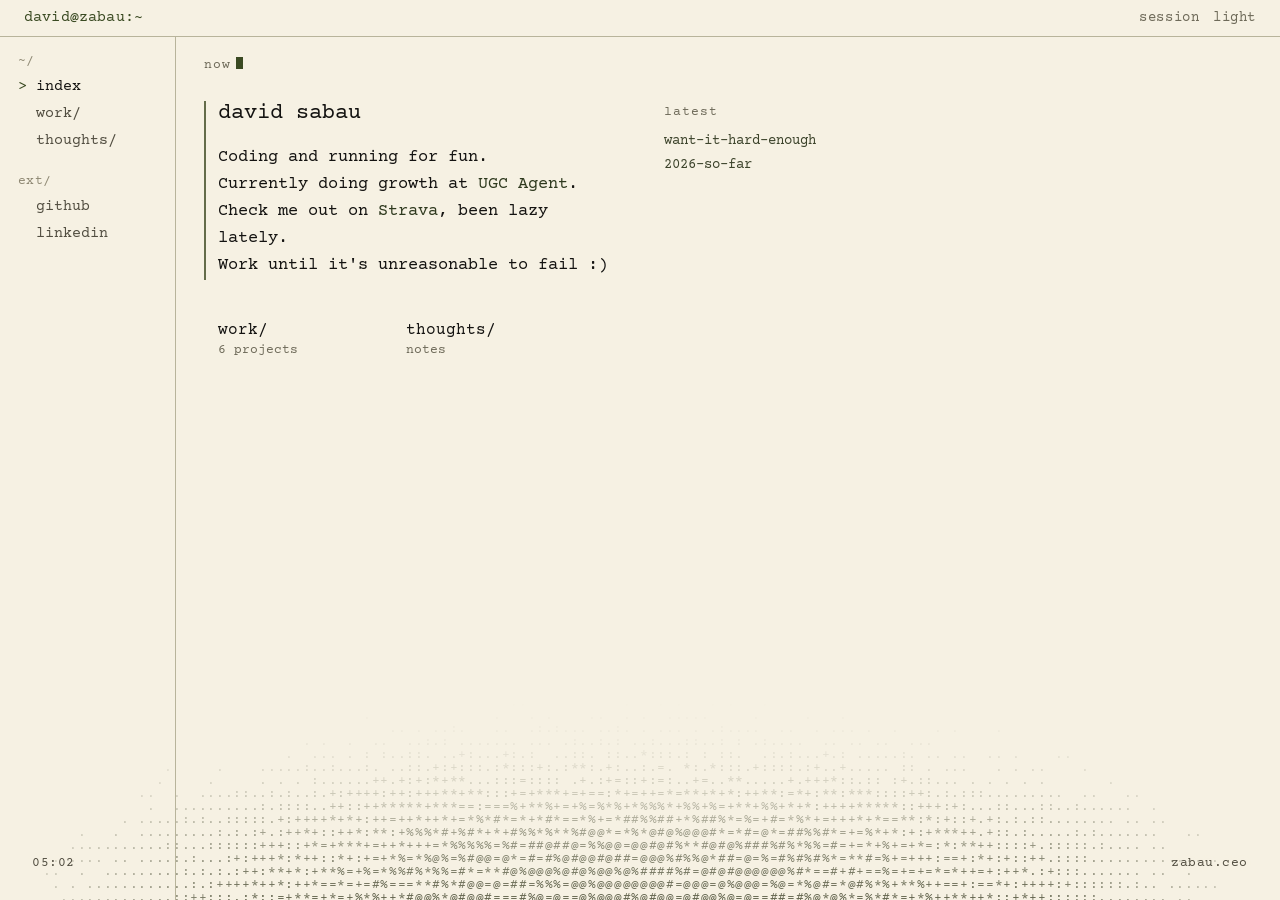
==== commit e083118d: "Fade the home copy in on first paint so opening the site isn't a hard cut. Co-authored-by: Cursor <c" ====
--- a/index.html
+++ b/index.html
@@ -93,37 +93,37 @@
         <main class="tty-buffer">
           <article class="index-card tty-pane">
             <header class="tty-pane__head">
-              <p class="tty-pane__id">now<span class="tty-caret" aria-hidden="true"></span></p>
+              <p class="tty-pane__id" data-animate>now<span class="tty-caret" aria-hidden="true"></span></p>
             </header>
             <div class="tty-pane__grid">
               <div class="tty-pane__main">
-                <h1>david sabau</h1>
+                <h1 data-animate style="--stagger: 1">david sabau</h1>
                 <div class="tty-now">
-                  <p>Coding and running for fun.</p>
-                  <p>
+                  <p data-animate style="--stagger: 2">Coding and running for fun.</p>
+                  <p data-animate style="--stagger: 3">
                     Currently doing growth at
                     <a href="https://ugcagent.app/" rel="noopener" target="_blank">UGC Agent</a>.
                   </p>
-                  <p>
+                  <p data-animate style="--stagger: 4">
                     Check me out on
                     <a href="https://strava.app.link/lq7HWtzQm5b" rel="noopener" target="_blank">Strava</a>, been lazy
                     lately.
                   </p>
-                  <p>Work until it's unreasonable to fail :)</p>
+                  <p data-animate style="--stagger: 5">Work until it's unreasonable to fail :)</p>
                 </div>
               </div>
               <aside class="tty-pane__log" aria-label="Latest thoughts">
-                <p class="tty-pane__id">latest</p>
-                <a href="./hard-enough.html">want-it-hard-enough</a>
-                <a href="./2026.html">2026-so-far</a>
+                <p class="tty-pane__id" data-animate style="--stagger: 1">latest</p>
+                <a href="./hard-enough.html" data-animate style="--stagger: 2">want-it-hard-enough</a>
+                <a href="./2026.html" data-animate style="--stagger: 3">2026-so-far</a>
               </aside>
             </div>
             <nav class="tty-keys" aria-label="Open">
-              <a href="./projects.html">
+              <a href="./projects.html" data-animate style="--stagger: 6">
                 <strong>work/</strong>
                 <span>6 projects</span>
               </a>
-              <a href="./thoughts.html">
+              <a href="./thoughts.html" data-animate style="--stagger: 7">
                 <strong>thoughts/</strong>
                 <span>notes</span>
               </a>
--- a/styles.css
+++ b/styles.css
@@ -1673,6 +1673,11 @@
     animation-delay: var(--reveal-delay, 0s);
   }
 
+  .home-page [data-animate] {
+    animation: home-enter 0.52s cubic-bezier(0.23, 1, 0.32, 1) both;
+    animation-delay: calc(var(--stagger) * 0.06s + 0.05s);
+  }
+
   .intro-title[data-animate] {
     animation: none;
   }
@@ -1728,6 +1733,18 @@
   100% {
     opacity: 1;
     transform: none;
+  }
+}
+
+@keyframes home-enter {
+  from {
+    opacity: 0;
+    transform: translateY(8px);
+  }
+
+  to {
+    opacity: 1;
+    transform: translateY(0);
   }
 }
 
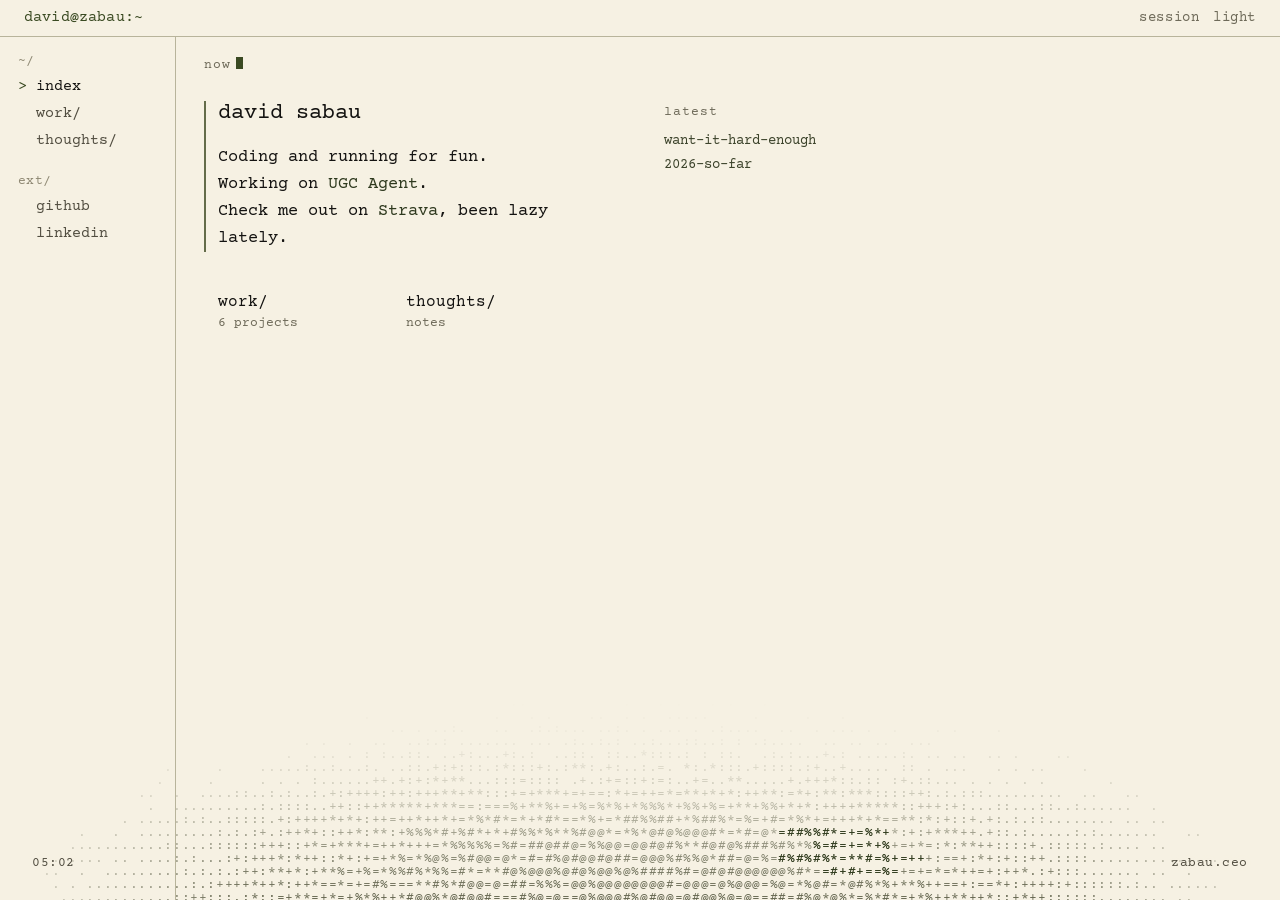
==== commit e848acc5: "Say Working on UGC Agent and drop the unreasonable-to-fail line. Co-authored-by: Cursor <cursoragent" ====
--- a/index.html
+++ b/index.html
@@ -7,7 +7,7 @@
     <link rel="icon" type="image/svg+xml" href="./favicon.svg" />
     <meta
       name="description"
-      content="David Sabau. Coding and running for fun. Currently doing growth at UGC Agent."
+      content="David Sabau. Coding and running for fun. Working on UGC Agent."
     />
     <meta name="theme-color" content="#13110d" />
     <script>
@@ -24,7 +24,7 @@
     <meta property="og:title" content="David Sabau" />
     <meta
       property="og:description"
-      content="Coding and running for fun. Currently doing growth at UGC Agent."
+      content="Coding and running for fun. Working on UGC Agent."
     />
     <meta property="og:image" content="https://zabau.ceo/images/preview.png?v=20260901" />
     <meta property="og:image:alt" content="Current zabau.ceo home: david@zabau terminal with the now pane, work/, and thoughts/." />
@@ -35,7 +35,7 @@
     <meta name="twitter:title" content="David Sabau" />
     <meta
       name="twitter:description"
-      content="Coding and running for fun. Currently doing growth at UGC Agent."
+      content="Coding and running for fun. Working on UGC Agent."
     />
     <meta name="twitter:image" content="https://zabau.ceo/images/preview.png?v=20260901" />
     <meta name="twitter:image:alt" content="Current zabau.ceo home: david@zabau terminal with the now pane, work/, and thoughts/." />
@@ -101,7 +101,7 @@
                 <div class="tty-now">
                   <p data-animate style="--stagger: 2">Coding and running for fun.</p>
                   <p data-animate style="--stagger: 3">
-                    Currently doing growth at
+                    Working on
                     <a href="https://ugcagent.app/" rel="noopener" target="_blank">UGC Agent</a>.
                   </p>
                   <p data-animate style="--stagger: 4">
@@ -109,7 +109,6 @@
                     <a href="https://strava.app.link/lq7HWtzQm5b" rel="noopener" target="_blank">Strava</a>, been lazy
                     lately.
                   </p>
-                  <p data-animate style="--stagger: 5">Work until it's unreasonable to fail :)</p>
                 </div>
               </div>
               <aside class="tty-pane__log" aria-label="Latest thoughts">
@@ -119,11 +118,11 @@
               </aside>
             </div>
             <nav class="tty-keys" aria-label="Open">
-              <a href="./projects.html" data-animate style="--stagger: 6">
+              <a href="./projects.html" data-animate style="--stagger: 5">
                 <strong>work/</strong>
                 <span>6 projects</span>
               </a>
-              <a href="./thoughts.html" data-animate style="--stagger: 7">
+              <a href="./thoughts.html" data-animate style="--stagger: 6">
                 <strong>thoughts/</strong>
                 <span>notes</span>
               </a>
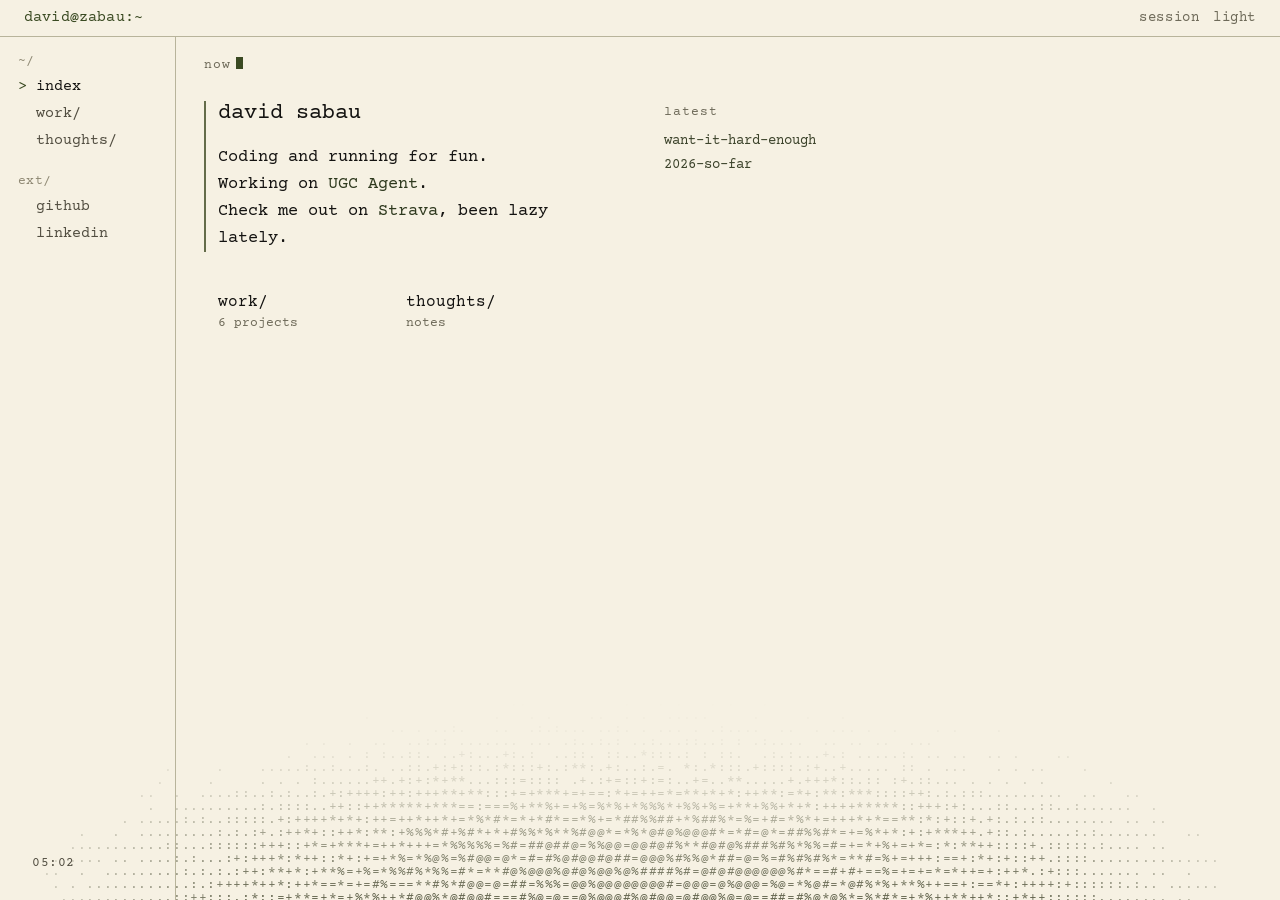
==== commit 8a160370: "Remove the zabau.ceo label from the status bar. Co-authored-by: Cursor <cursoragent@cursor.com>" ====
--- a/index.html
+++ b/index.html
@@ -253,7 +253,6 @@
       </div>
       <footer class="tty-status">
         <span class="tabular" data-status-clock aria-label="Local time"></span>
-        <span>zabau.ceo</span>
       </footer>
     </div>
     <script src="./script.js"></script>
